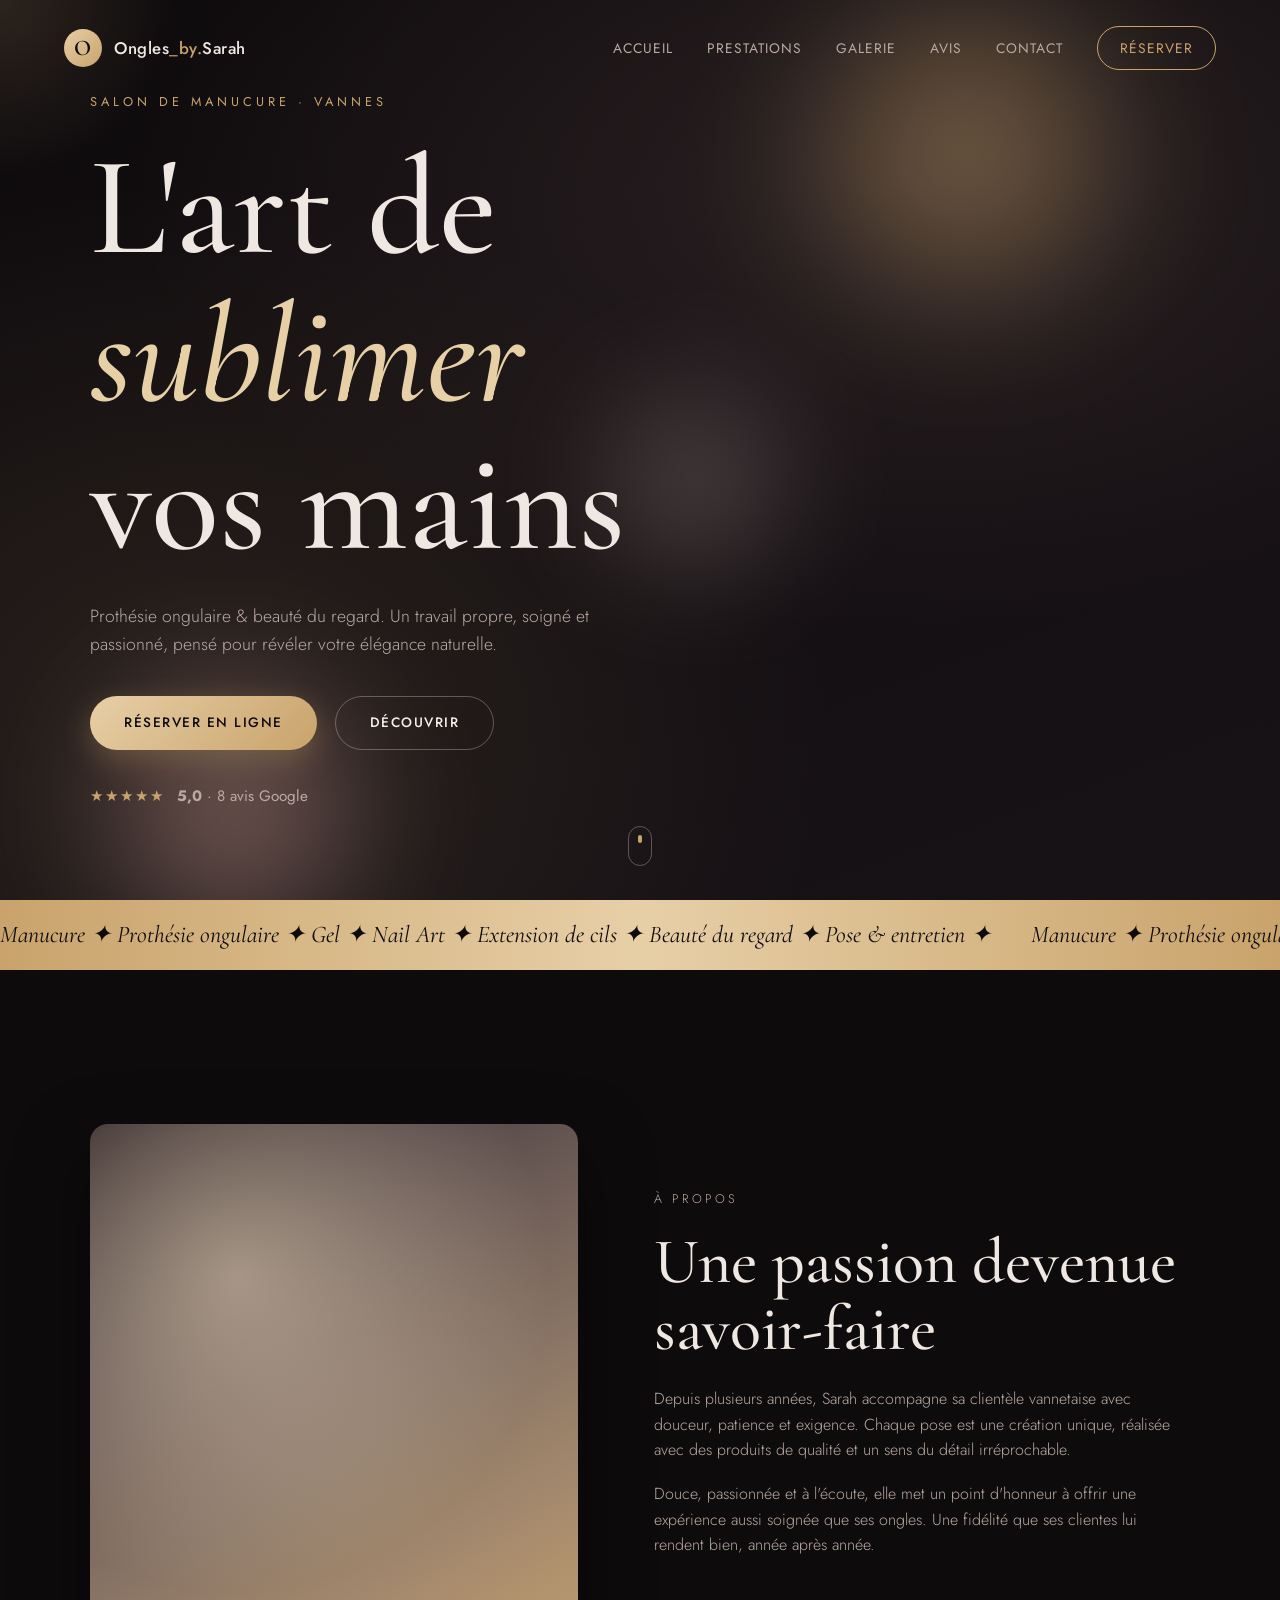
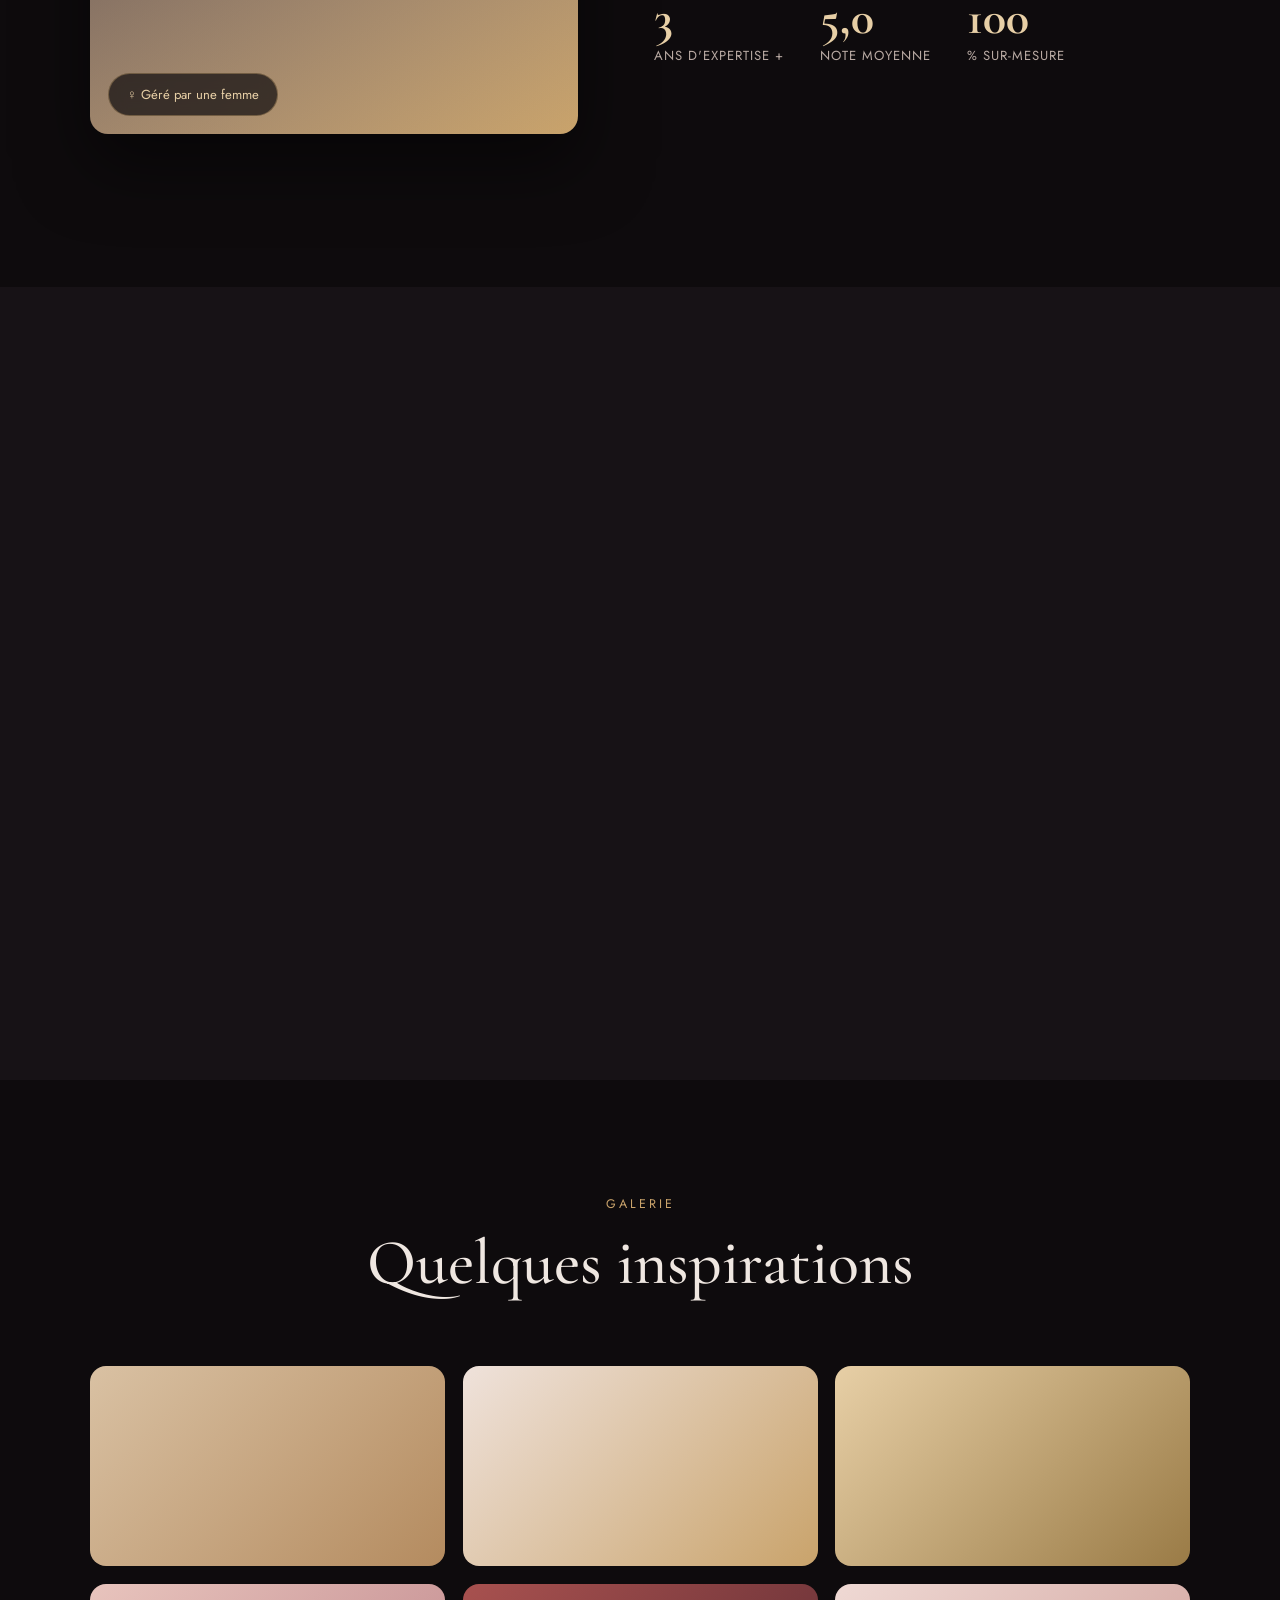
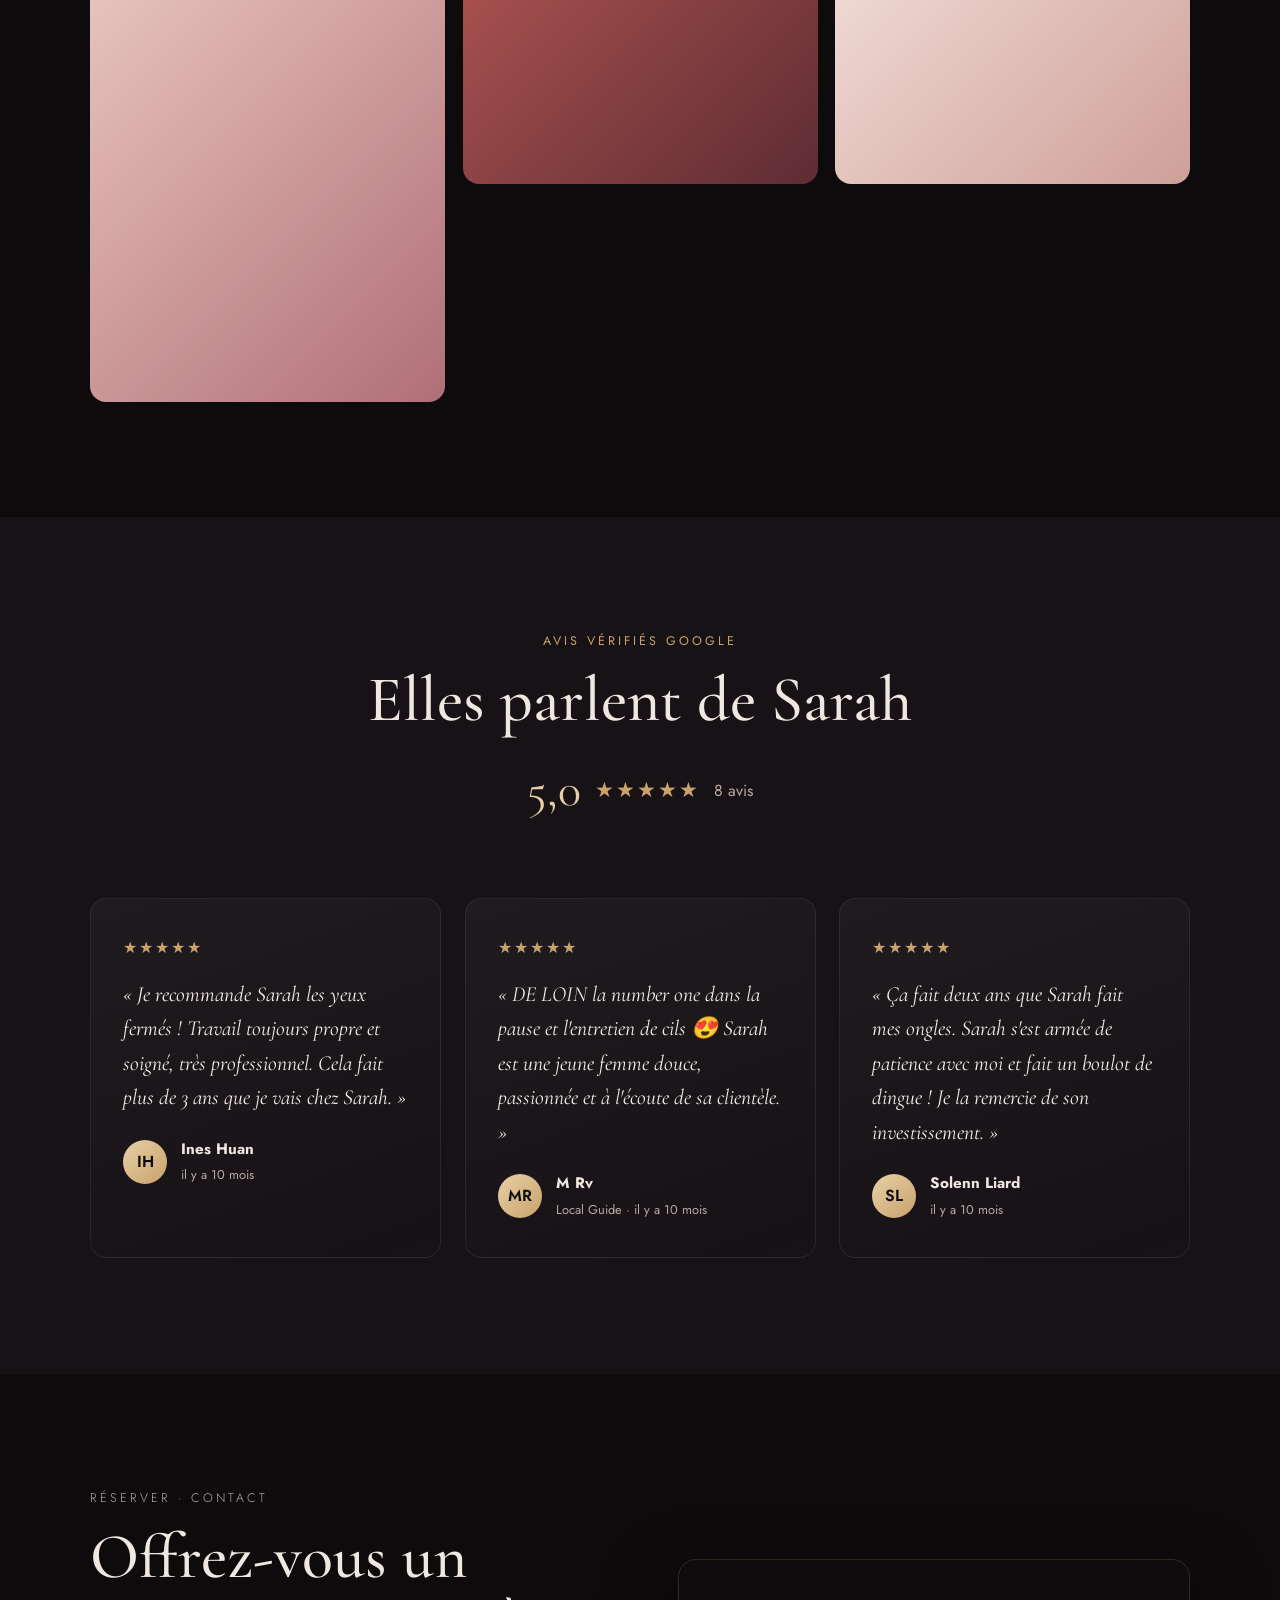
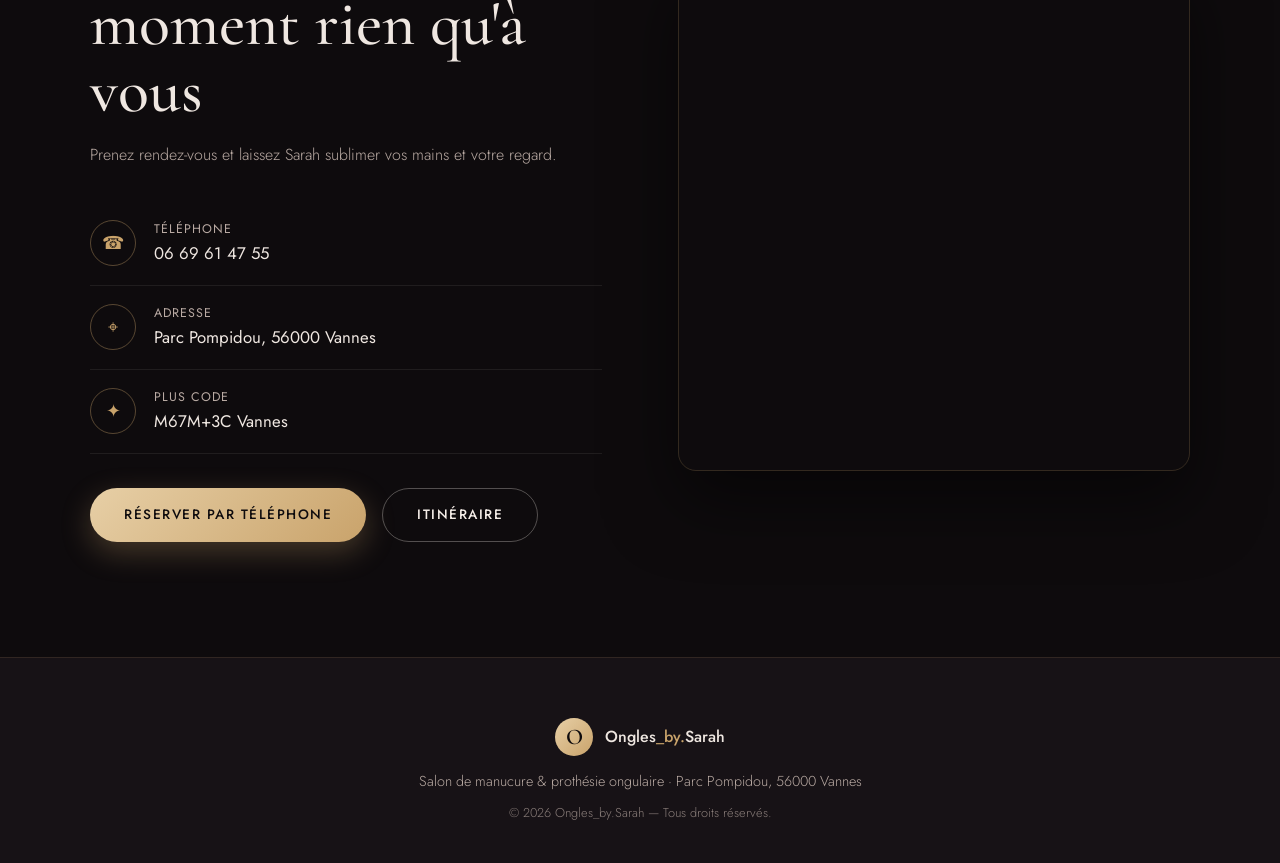
==== index.html @ 7cde3fbc "Site vitrine luxe et animé pour Ongles_by.Sarah" ====
<!DOCTYPE html>
<html lang="fr">
<head>
  <meta charset="UTF-8" />
  <meta name="viewport" content="width=device-width, initial-scale=1.0" />
  <title>Ongles_by.Sarah — Salon de manucure de luxe à Vannes</title>
  <meta name="description" content="Ongles_by.Sarah, salon de manucure et prothésie ongulaire à Vannes. Travail soigné, professionnel et passionné. 5,0 ★ sur 8 avis. Réservez en ligne." />
  <link rel="preconnect" href="https://fonts.googleapis.com" />
  <link rel="preconnect" href="https://fonts.gstatic.com" crossorigin />
  <link href="https://fonts.googleapis.com/css2?family=Cormorant+Garamond:ital,wght@0,400;0,500;0,600;1,400&family=Jost:wght@300;400;500;600&display=swap" rel="stylesheet" />
  <link rel="stylesheet" href="styles.css" />
</head>
<body>
  <!-- Curseur lueur -->
  <div class="cursor-glow" id="cursorGlow"></div>

  <!-- Header -->
  <header class="header" id="header">
    <a href="#accueil" class="brand">
      <span class="brand-mark">O</span>
      <span class="brand-text">Ongles<span class="dot">_by.</span>Sarah</span>
    </a>
    <nav class="nav" id="nav">
      <a href="#accueil">Accueil</a>
      <a href="#prestations">Prestations</a>
      <a href="#galerie">Galerie</a>
      <a href="#avis">Avis</a>
      <a href="#contact">Contact</a>
      <a href="#reserver" class="nav-cta">Réserver</a>
    </nav>
    <button class="burger" id="burger" aria-label="Menu">
      <span></span><span></span><span></span>
    </button>
  </header>

  <!-- Hero -->
  <section class="hero" id="accueil">
    <div class="hero-bg"></div>
    <div class="orb orb-1"></div>
    <div class="orb orb-2"></div>
    <div class="orb orb-3"></div>
    <div class="hero-content">
      <p class="hero-eyebrow reveal">Salon de manucure · Vannes</p>
      <h1 class="hero-title">
        <span class="reveal" style="--d:.1s">L'art de</span>
        <span class="reveal italic" style="--d:.25s">sublimer</span>
        <span class="reveal" style="--d:.4s">vos mains</span>
      </h1>
      <p class="hero-sub reveal" style="--d:.55s">
        Prothésie ongulaire & beauté du regard. Un travail propre, soigné et passionné,
        pensé pour révéler votre élégance naturelle.
      </p>
      <div class="hero-actions reveal" style="--d:.7s">
        <a href="#reserver" class="btn btn-primary">Réserver en ligne</a>
        <a href="#prestations" class="btn btn-ghost">Découvrir</a>
      </div>
      <div class="hero-rating reveal" style="--d:.85s">
        <span class="stars">★★★★★</span>
        <span><strong>5,0</strong> · 8 avis Google</span>
      </div>
    </div>
    <div class="scroll-hint">
      <span></span>
    </div>
  </section>

  <!-- Bandeau défilant -->
  <div class="marquee">
    <div class="marquee-track">
      <span>Manucure ✦ Prothésie ongulaire ✦ Gel ✦ Nail Art ✦ Extension de cils ✦ Beauté du regard ✦ Pose & entretien ✦</span>
      <span>Manucure ✦ Prothésie ongulaire ✦ Gel ✦ Nail Art ✦ Extension de cils ✦ Beauté du regard ✦ Pose & entretien ✦</span>
    </div>
  </div>

  <!-- À propos -->
  <section class="about" id="apropos">
    <div class="about-visual reveal-up">
      <div class="about-card">
        <div class="about-figure"></div>
        <div class="badge-woman">♀ Géré par une femme</div>
      </div>
    </div>
    <div class="about-text">
      <p class="eyebrow reveal-up">À propos</p>
      <h2 class="reveal-up">Une passion devenue savoir-faire</h2>
      <p class="reveal-up">
        Depuis plusieurs années, Sarah accompagne sa clientèle vannetaise avec douceur,
        patience et exigence. Chaque pose est une création unique, réalisée avec des
        produits de qualité et un sens du détail irréprochable.
      </p>
      <p class="reveal-up">
        Douce, passionnée et à l'écoute, elle met un point d'honneur à offrir une
        expérience aussi soignée que ses ongles. Une fidélité que ses clientes lui rendent
        bien, année après année.
      </p>
      <div class="stats">
        <div class="stat reveal-up"><strong data-count="3">0</strong><span>ans d'expertise +</span></div>
        <div class="stat reveal-up"><strong data-count="5" data-suffix=",0">0</strong><span>note moyenne</span></div>
        <div class="stat reveal-up"><strong data-count="100">0</strong><span>% sur-mesure</span></div>
      </div>
    </div>
  </section>

  <!-- Prestations -->
  <section class="services" id="prestations">
    <div class="section-head">
      <p class="eyebrow reveal-up">Prestations</p>
      <h2 class="reveal-up">L'excellence du bout des doigts</h2>
    </div>
    <div class="services-grid">
      <article class="service reveal-up">
        <div class="service-num">01</div>
        <h3>Pose complète gel</h3>
        <p>Une base solide et naturelle, sculptée avec précision pour une tenue impeccable et durable.</p>
      </article>
      <article class="service reveal-up">
        <div class="service-num">02</div>
        <h3>Manucure & entretien</h3>
        <p>Soin des mains, mise en forme et remplissage pour garder des ongles parfaits semaine après semaine.</p>
      </article>
      <article class="service reveal-up">
        <div class="service-num">03</div>
        <h3>Nail Art sur-mesure</h3>
        <p>French, chromes, décors et finitions raffinées : votre style traduit en création unique.</p>
      </article>
      <article class="service reveal-up">
        <div class="service-num">04</div>
        <h3>Beauté du regard</h3>
        <p>Pose et entretien de cils pour un regard intense et naturel, réalisés avec un soin minutieux.</p>
      </article>
    </div>
  </section>

  <!-- Galerie -->
  <section class="gallery" id="galerie">
    <div class="section-head">
      <p class="eyebrow reveal-up">Galerie</p>
      <h2 class="reveal-up">Quelques inspirations</h2>
    </div>
    <div class="gallery-grid">
      <div class="g-item g-1 reveal-up"><span>Nude élégant</span></div>
      <div class="g-item g-2 reveal-up"><span>French moderne</span></div>
      <div class="g-item g-3 reveal-up"><span>Chrome doré</span></div>
      <div class="g-item g-4 reveal-up"><span>Nail art floral</span></div>
      <div class="g-item g-5 reveal-up"><span>Rouge intense</span></div>
      <div class="g-item g-6 reveal-up"><span>Pastel poudré</span></div>
    </div>
  </section>

  <!-- Avis -->
  <section class="reviews" id="avis">
    <div class="section-head">
      <p class="eyebrow reveal-up">Avis vérifiés Google</p>
      <h2 class="reveal-up">Elles parlent de Sarah</h2>
      <div class="reviews-score reveal-up">
        <span class="big">5,0</span>
        <span class="stars">★★★★★</span>
        <span class="count">8 avis</span>
      </div>
    </div>
    <div class="reviews-grid">
      <blockquote class="review reveal-up">
        <div class="stars">★★★★★</div>
        <p>« Je recommande Sarah les yeux fermés ! Travail toujours propre et soigné, très professionnel. Cela fait plus de 3 ans que je vais chez Sarah. »</p>
        <footer><span class="avatar">IH</span><span><strong>Ines Huan</strong><small>il y a 10 mois</small></span></footer>
      </blockquote>
      <blockquote class="review reveal-up">
        <div class="stars">★★★★★</div>
        <p>« DE LOIN la number one dans la pause et l'entretien de cils 😍 Sarah est une jeune femme douce, passionnée et à l'écoute de sa clientèle. »</p>
        <footer><span class="avatar">MR</span><span><strong>M Rv</strong><small>Local Guide · il y a 10 mois</small></span></footer>
      </blockquote>
      <blockquote class="review reveal-up">
        <div class="stars">★★★★★</div>
        <p>« Ça fait deux ans que Sarah fait mes ongles. Sarah s'est armée de patience avec moi et fait un boulot de dingue ! Je la remercie de son investissement. »</p>
        <footer><span class="avatar">SL</span><span><strong>Solenn Liard</strong><small>il y a 10 mois</small></span></footer>
      </blockquote>
    </div>
  </section>

  <!-- Réserver / Contact -->
  <section class="contact" id="reserver">
    <div class="contact-inner">
      <div class="contact-text">
        <p class="eyebrow reveal-up">Réserver · Contact</p>
        <h2 class="reveal-up">Offrez-vous un moment rien qu'à vous</h2>
        <p class="reveal-up">Prenez rendez-vous et laissez Sarah sublimer vos mains et votre regard.</p>
        <div class="contact-list" id="contact">
          <a class="contact-row reveal-up" href="tel:+33669614755">
            <span class="ci">☎</span>
            <span><small>Téléphone</small>06 69 61 47 55</span>
          </a>
          <a class="contact-row reveal-up" href="https://maps.google.com/?q=Parc+Pompidou,+56000+Vannes" target="_blank" rel="noopener">
            <span class="ci">⌖</span>
            <span><small>Adresse</small>Parc Pompidou, 56000 Vannes</span>
          </a>
          <div class="contact-row reveal-up">
            <span class="ci">✦</span>
            <span><small>Plus Code</small>M67M+3C Vannes</span>
          </div>
        </div>
        <div class="contact-actions reveal-up">
          <a href="tel:+33669614755" class="btn btn-primary">Réserver par téléphone</a>
          <a href="https://maps.google.com/?q=Parc+Pompidou,+56000+Vannes" target="_blank" rel="noopener" class="btn btn-ghost">Itinéraire</a>
        </div>
      </div>
      <div class="contact-map reveal-up">
        <iframe
          title="Localisation Ongles_by.Sarah"
          src="https://www.google.com/maps?q=Parc%20Pompidou%2C%2056000%20Vannes&output=embed"
          loading="lazy" referrerpolicy="no-referrer-when-downgrade"></iframe>
      </div>
    </div>
  </section>

  <!-- Footer -->
  <footer class="footer">
    <div class="footer-brand">
      <span class="brand-mark">O</span>
      <span class="brand-text">Ongles<span class="dot">_by.</span>Sarah</span>
    </div>
    <p>Salon de manucure & prothésie ongulaire · Parc Pompidou, 56000 Vannes</p>
    <p class="copy">© <span id="year"></span> Ongles_by.Sarah — Tous droits réservés.</p>
  </footer>

  <script src="script.js"></script>
</body>
</html>
---- styles.css ----
:root{
  --noir:#0e0b0d;
  --noir-2:#171216;
  --creme:#f6efe9;
  --or:#c9a36b;
  --or-clair:#e7cfa6;
  --rose:#d8a7a0;
  --rose-poudre:#efd9d4;
  --txt:#efe7e1;
  --muted:#b9aaa3;
  --ease:cubic-bezier(.16,1,.3,1);
}

*{margin:0;padding:0;box-sizing:border-box}
html{scroll-behavior:smooth}
body{
  font-family:'Jost',sans-serif;
  background:var(--noir);
  color:var(--txt);
  overflow-x:hidden;
  line-height:1.6;
  -webkit-font-smoothing:antialiased;
}
h1,h2,h3{font-family:'Cormorant Garamond',serif;font-weight:500;line-height:1.05}
.italic{font-style:italic}
a{color:inherit;text-decoration:none}
section{position:relative}

/* Curseur lueur */
.cursor-glow{
  position:fixed;top:0;left:0;width:380px;height:380px;
  border-radius:50%;pointer-events:none;z-index:1;
  background:radial-gradient(circle,rgba(201,163,107,.16),transparent 65%);
  transform:translate(-50%,-50%);transition:opacity .4s;mix-blend-mode:screen;
}

/* Header */
.header{
  position:fixed;top:0;left:0;width:100%;z-index:100;
  display:flex;align-items:center;justify-content:space-between;
  padding:26px clamp(20px,5vw,70px);
  transition:padding .4s var(--ease),background .4s,backdrop-filter .4s;
}
.header.scrolled{
  padding:14px clamp(20px,5vw,70px);
  background:rgba(14,11,13,.72);backdrop-filter:blur(14px);
  border-bottom:1px solid rgba(201,163,107,.14);
}
.brand{display:flex;align-items:center;gap:12px;font-size:1.05rem;letter-spacing:.5px}
.brand-mark{
  width:38px;height:38px;border-radius:50%;
  display:grid;place-items:center;font-family:'Cormorant Garamond',serif;
  font-size:1.4rem;color:var(--noir);font-weight:600;
  background:linear-gradient(135deg,var(--or-clair),var(--or));
}
.brand-text{font-weight:500}
.brand-text .dot{color:var(--or)}
.nav{display:flex;align-items:center;gap:34px}
.nav a{font-size:.86rem;letter-spacing:1px;text-transform:uppercase;position:relative;color:var(--muted);transition:color .3s}
.nav a:hover{color:var(--creme)}
.nav a:not(.nav-cta)::after{
  content:'';position:absolute;left:0;bottom:-6px;width:0;height:1px;
  background:var(--or);transition:width .35s var(--ease);
}
.nav a:not(.nav-cta):hover::after{width:100%}
.nav-cta{
  padding:10px 22px;border:1px solid var(--or);border-radius:40px;
  color:var(--or)!important;overflow:hidden;
}
.nav-cta:hover{background:var(--or);color:var(--noir)!important}
.burger{display:none;flex-direction:column;gap:5px;background:none;border:none;cursor:pointer}
.burger span{width:26px;height:2px;background:var(--creme);transition:.3s}

/* Hero */
.hero{min-height:100vh;display:flex;flex-direction:column;justify-content:center;
  padding:0 clamp(20px,7vw,120px);overflow:hidden}
.hero-bg{position:absolute;inset:0;z-index:0;
  background:
    radial-gradient(60% 50% at 70% 20%,rgba(216,167,160,.12),transparent),
    radial-gradient(50% 60% at 15% 80%,rgba(201,163,107,.12),transparent),
    linear-gradient(160deg,var(--noir),var(--noir-2));
}
.orb{position:absolute;border-radius:50%;filter:blur(60px);z-index:0;opacity:.55;animation:float 14s ease-in-out infinite}
.orb-1{width:420px;height:420px;top:-60px;right:8%;background:radial-gradient(circle,var(--or),transparent 70%)}
.orb-2{width:340px;height:340px;bottom:-80px;left:5%;background:radial-gradient(circle,var(--rose),transparent 70%);animation-delay:-4s}
.orb-3{width:240px;height:240px;top:40%;left:45%;background:radial-gradient(circle,var(--rose-poudre),transparent 70%);animation-delay:-8s;opacity:.35}
@keyframes float{0%,100%{transform:translate(0,0) scale(1)}50%{transform:translate(20px,-30px) scale(1.08)}}

.hero-content{position:relative;z-index:2;max-width:880px}
.hero-eyebrow{text-transform:uppercase;letter-spacing:4px;font-size:.8rem;color:var(--or);margin-bottom:22px}
.hero-title{font-size:clamp(3.4rem,11vw,9rem);margin-bottom:24px}
.hero-title span{display:block}
.hero-title .italic{color:var(--or-clair)}
.hero-sub{max-width:540px;color:var(--muted);font-size:1.1rem;margin-bottom:38px;font-weight:300}
.hero-actions{display:flex;gap:18px;flex-wrap:wrap;margin-bottom:34px}
.hero-rating{display:flex;align-items:center;gap:12px;color:var(--muted);font-size:.95rem}
.hero-rating .stars{color:var(--or)}

.btn{
  position:relative;display:inline-flex;align-items:center;justify-content:center;
  padding:15px 34px;border-radius:40px;font-size:.85rem;letter-spacing:1.5px;
  text-transform:uppercase;font-weight:500;transition:transform .4s var(--ease),box-shadow .4s,background .4s,color .4s;
}
.btn-primary{background:linear-gradient(135deg,var(--or-clair),var(--or));color:var(--noir);box-shadow:0 10px 30px rgba(201,163,107,.3)}
.btn-primary:hover{transform:translateY(-3px);box-shadow:0 16px 40px rgba(201,163,107,.45)}
.btn-ghost{border:1px solid rgba(246,239,233,.3);color:var(--creme)}
.btn-ghost:hover{border-color:var(--or);color:var(--or);transform:translateY(-3px)}

.stars{letter-spacing:2px}
.scroll-hint{position:absolute;bottom:34px;left:50%;transform:translateX(-50%);width:24px;height:40px;
  border:1px solid rgba(246,239,233,.3);border-radius:14px;z-index:2}
.scroll-hint span{position:absolute;top:8px;left:50%;width:4px;height:8px;border-radius:4px;background:var(--or);
  transform:translateX(-50%);animation:scrolldot 1.8s infinite}
@keyframes scrolldot{0%{opacity:0;top:8px}40%{opacity:1}80%{opacity:0;top:22px}}

/* Marquee */
.marquee{background:linear-gradient(90deg,var(--or),var(--or-clair),var(--or));overflow:hidden;padding:16px 0}
.marquee-track{display:flex;gap:40px;white-space:nowrap;width:max-content;animation:scrollx 28s linear infinite}
.marquee-track span{font-family:'Cormorant Garamond',serif;font-style:italic;font-size:1.5rem;color:var(--noir)}
@keyframes scrollx{to{transform:translateX(-50%)}}

/* Sections communes */
.eyebrow{text-transform:uppercase;letter-spacing:3px;font-size:.78rem;color:var(--or);margin-bottom:14px}
.section-head{text-align:center;max-width:760px;margin:0 auto clamp(40px,6vw,70px)}
.section-head h2,.about-text h2,.contact-text h2{font-size:clamp(2.4rem,5vw,4rem)}

/* About */
.about{display:grid;grid-template-columns:1fr 1.1fr;gap:clamp(40px,6vw,90px);align-items:center;
  padding:clamp(80px,12vw,160px) clamp(20px,7vw,120px)}
.about-card{position:relative;aspect-ratio:4/5;border-radius:18px;overflow:hidden;
  box-shadow:0 30px 70px rgba(0,0,0,.5)}
.about-figure{position:absolute;inset:0;
  background:
    radial-gradient(circle at 30% 25%,rgba(231,207,166,.5),transparent 55%),
    linear-gradient(150deg,#2a2024,#15101300),
    linear-gradient(150deg,var(--rose-poudre),var(--or));
  background-blend-mode:screen,normal,normal;transition:transform 1.2s var(--ease)}
.about-card:hover .about-figure{transform:scale(1.06)}
.badge-woman{position:absolute;bottom:18px;left:18px;background:rgba(14,11,13,.7);
  backdrop-filter:blur(8px);padding:10px 18px;border-radius:30px;font-size:.82rem;
  border:1px solid rgba(201,163,107,.4);color:var(--or-clair)}
.about-text h2{margin-bottom:24px}
.about-text p{color:var(--muted);margin-bottom:18px;font-weight:300}
.stats{display:flex;gap:36px;margin-top:36px;flex-wrap:wrap}
.stat strong{font-family:'Cormorant Garamond',serif;font-size:3rem;color:var(--or-clair);display:block;line-height:1}
.stat span{font-size:.82rem;color:var(--muted);text-transform:uppercase;letter-spacing:1px}

/* Services */
.services{padding:clamp(60px,9vw,120px) clamp(20px,7vw,120px);background:var(--noir-2)}
.services-grid{display:grid;grid-template-columns:repeat(auto-fit,minmax(240px,1fr));gap:24px}
.service{padding:40px 32px;border:1px solid rgba(246,239,233,.08);border-radius:16px;
  background:linear-gradient(160deg,rgba(255,255,255,.03),transparent);
  transition:transform .5s var(--ease),border-color .5s,background .5s;position:relative;overflow:hidden}
.service::before{content:'';position:absolute;inset:0;
  background:radial-gradient(circle at 50% 0%,rgba(201,163,107,.14),transparent 70%);
  opacity:0;transition:opacity .5s}
.service:hover{transform:translateY(-8px);border-color:rgba(201,163,107,.4)}
.service:hover::before{opacity:1}
.service-num{font-family:'Cormorant Garamond',serif;font-size:2.4rem;color:var(--or);opacity:.6;margin-bottom:14px}
.service h3{font-size:1.7rem;margin-bottom:12px}
.service p{color:var(--muted);font-size:.95rem;font-weight:300}

/* Galerie */
.gallery{padding:clamp(60px,9vw,120px) clamp(20px,7vw,120px)}
.gallery-grid{display:grid;grid-template-columns:repeat(3,1fr);grid-auto-rows:200px;gap:18px}
.g-item{border-radius:16px;overflow:hidden;position:relative;display:flex;align-items:flex-end;
  padding:20px;cursor:pointer;transition:transform .6s var(--ease)}
.g-item span{position:relative;z-index:2;font-family:'Cormorant Garamond',serif;font-size:1.4rem;
  opacity:0;transform:translateY(12px);transition:.5s var(--ease)}
.g-item::after{content:'';position:absolute;inset:0;background:linear-gradient(transparent,rgba(14,11,13,.7));
  opacity:0;transition:opacity .5s}
.g-item:hover{transform:scale(1.02)}
.g-item:hover span{opacity:1;transform:translateY(0)}
.g-item:hover::after{opacity:1}
.g-1{background:linear-gradient(135deg,#d9c1a3,#b48b5f)}
.g-2{background:linear-gradient(135deg,#efe2db,#cda) ;background:linear-gradient(135deg,#efe2db,#c9a36b)}
.g-3{background:linear-gradient(135deg,#e7cfa6,#9a7b46)}
.g-4{background:linear-gradient(135deg,#e8c4bd,#b06f78);grid-row:span 2}
.g-5{background:linear-gradient(135deg,#a8514f,#5e2c33)}
.g-6{background:linear-gradient(135deg,#efd9d4,#cf9f99)}
.g-4{grid-column:1}

/* Avis */
.reviews{padding:clamp(60px,9vw,120px) clamp(20px,7vw,120px);background:var(--noir-2)}
.reviews-score{display:flex;align-items:center;justify-content:center;gap:14px;margin-top:18px}
.reviews-score .big{font-family:'Cormorant Garamond',serif;font-size:3rem;color:var(--or-clair)}
.reviews-score .stars{color:var(--or);font-size:1.3rem}
.reviews-score .count{color:var(--muted)}
.reviews-grid{display:grid;grid-template-columns:repeat(auto-fit,minmax(280px,1fr));gap:24px}
.review{padding:36px 32px;border-radius:16px;background:linear-gradient(160deg,rgba(255,255,255,.04),transparent);
  border:1px solid rgba(246,239,233,.08);transition:transform .5s var(--ease),border-color .5s}
.review:hover{transform:translateY(-6px);border-color:rgba(201,163,107,.35)}
.review .stars{color:var(--or);margin-bottom:16px}
.review p{font-family:'Cormorant Garamond',serif;font-size:1.35rem;font-style:italic;color:var(--creme);margin-bottom:22px}
.review footer{display:flex;align-items:center;gap:14px}
.avatar{width:44px;height:44px;border-radius:50%;display:grid;place-items:center;font-weight:600;
  background:linear-gradient(135deg,var(--or-clair),var(--or));color:var(--noir)}
.review footer strong{display:block;font-size:.95rem}
.review footer small{color:var(--muted);font-size:.8rem}

/* Contact */
.contact{padding:clamp(60px,9vw,120px) clamp(20px,7vw,120px)}
.contact-inner{display:grid;grid-template-columns:1fr 1fr;gap:clamp(40px,6vw,80px);align-items:center}
.contact-text h2{margin-bottom:18px}
.contact-text>p{color:var(--muted);font-weight:300}
.contact-list{margin:34px 0}
.contact-row{display:flex;align-items:center;gap:18px;padding:18px 0;border-bottom:1px solid rgba(246,239,233,.08);
  transition:padding-left .3s}
.contact-row:hover{padding-left:8px}
.ci{width:46px;height:46px;border-radius:50%;display:grid;place-items:center;flex-shrink:0;
  border:1px solid rgba(201,163,107,.4);color:var(--or);font-size:1.1rem}
.contact-row span:last-child{display:flex;flex-direction:column;font-size:1.05rem}
.contact-row small{color:var(--muted);font-size:.78rem;text-transform:uppercase;letter-spacing:1px}
.contact-actions{display:flex;gap:16px;flex-wrap:wrap}
.contact-map{aspect-ratio:1/1;border-radius:18px;overflow:hidden;box-shadow:0 30px 70px rgba(0,0,0,.5);
  border:1px solid rgba(201,163,107,.2)}
.contact-map iframe{width:100%;height:100%;border:0;filter:grayscale(.4) contrast(1.1)}

/* Footer */
.footer{text-align:center;padding:60px 20px 40px;background:var(--noir-2);border-top:1px solid rgba(201,163,107,.14)}
.footer-brand{display:inline-flex;align-items:center;gap:12px;justify-content:center;margin-bottom:14px}
.footer p{color:var(--muted);font-size:.9rem;font-weight:300}
.footer .copy{margin-top:10px;font-size:.8rem;opacity:.7}

/* Animations reveal */
.reveal,.reveal-up{opacity:0;will-change:transform,opacity}
.reveal{transform:translateY(30px);transition:opacity .9s var(--ease) var(--d,0s),transform .9s var(--ease) var(--d,0s)}
.reveal-up{transform:translateY(40px);transition:opacity .8s var(--ease),transform .8s var(--ease)}
.reveal.in,.reveal-up.in{opacity:1;transform:translateY(0)}

/* Responsive */
@media(max-width:900px){
  .about,.contact-inner{grid-template-columns:1fr}
  .about-visual{max-width:420px}
  .gallery-grid{grid-template-columns:repeat(2,1fr)}
  .g-4{grid-column:auto}
  .nav{position:fixed;inset:0 0 0 auto;width:min(78vw,320px);flex-direction:column;justify-content:center;
    gap:30px;background:rgba(14,11,13,.96);backdrop-filter:blur(16px);transform:translateX(100%);
    transition:transform .5s var(--ease)}
  .nav.open{transform:translateX(0)}
  .burger{display:flex;z-index:101}
  .burger.open span:nth-child(1){transform:translateY(7px) rotate(45deg)}
  .burger.open span:nth-child(2){opacity:0}
  .burger.open span:nth-child(3){transform:translateY(-7px) rotate(-45deg)}
}
@media(max-width:560px){.gallery-grid{grid-template-columns:1fr}.stats{gap:24px}}
@media(hover:none){.cursor-glow{display:none}}
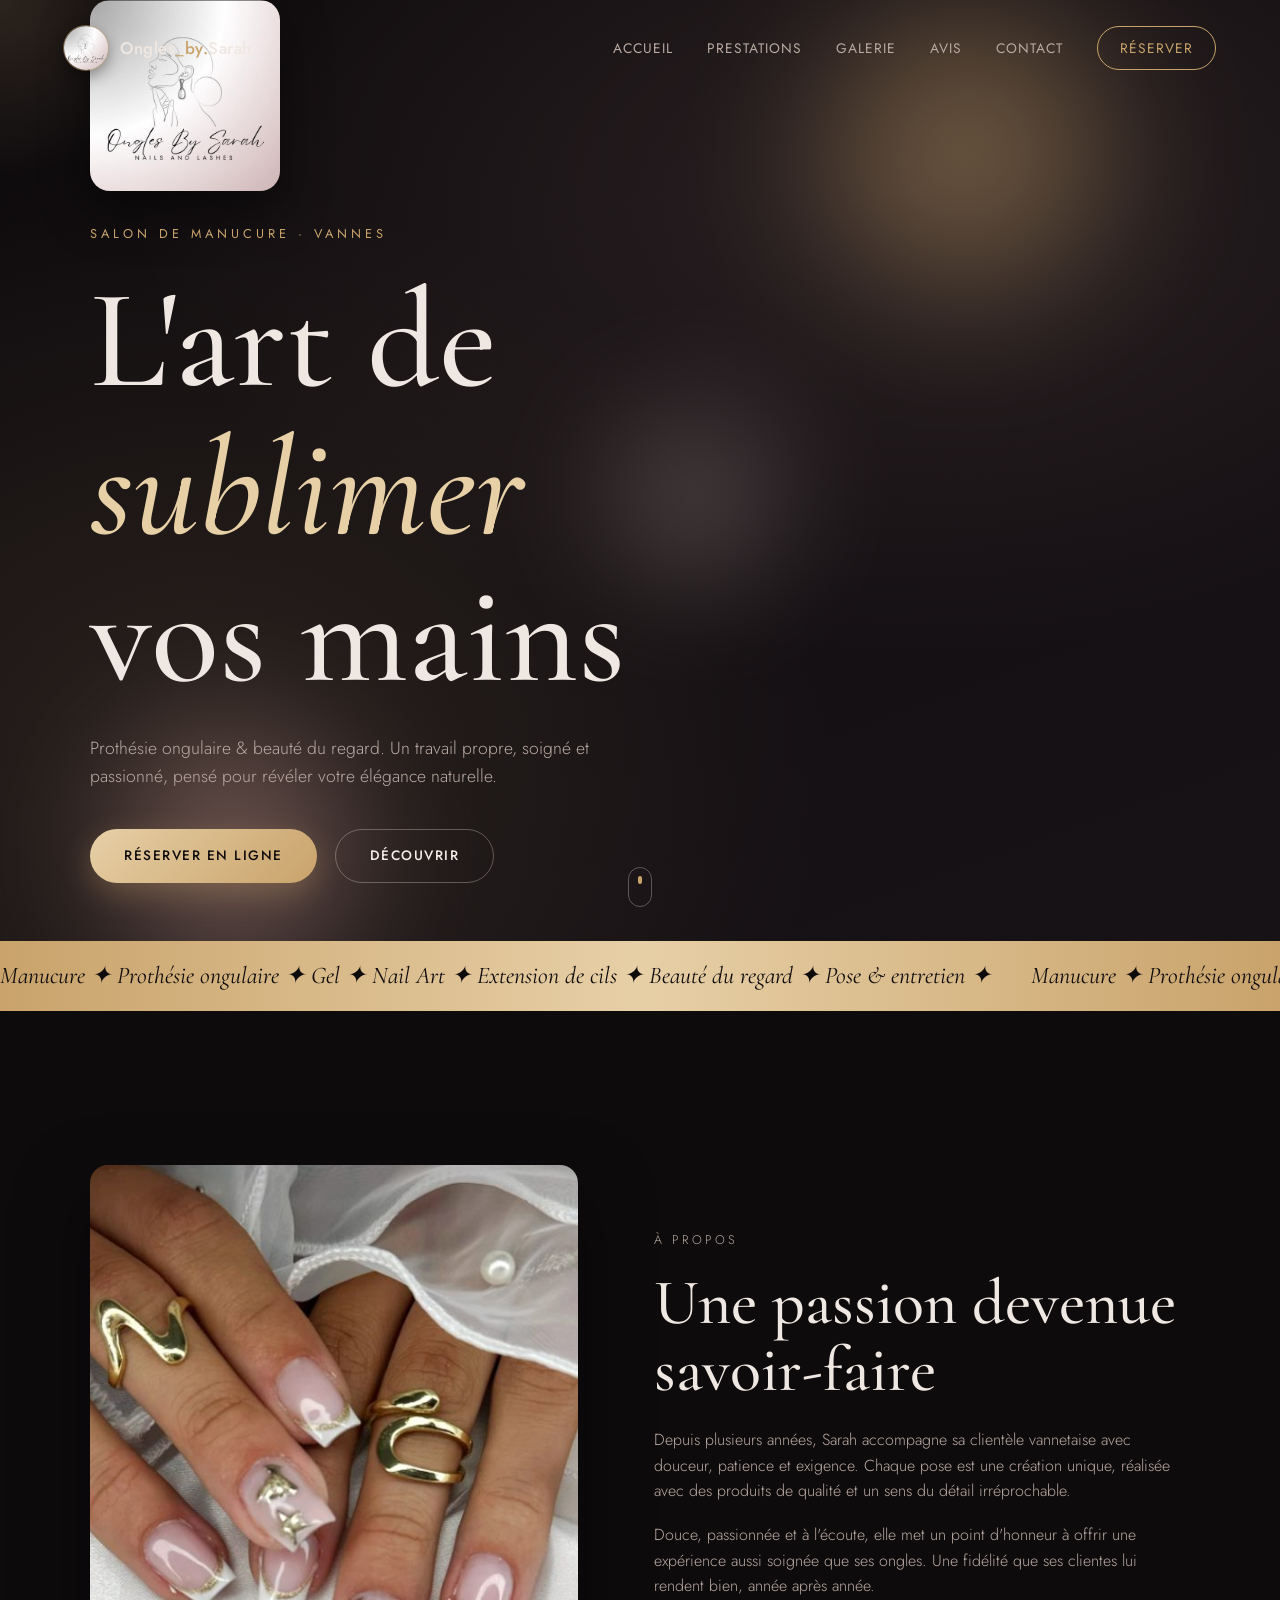
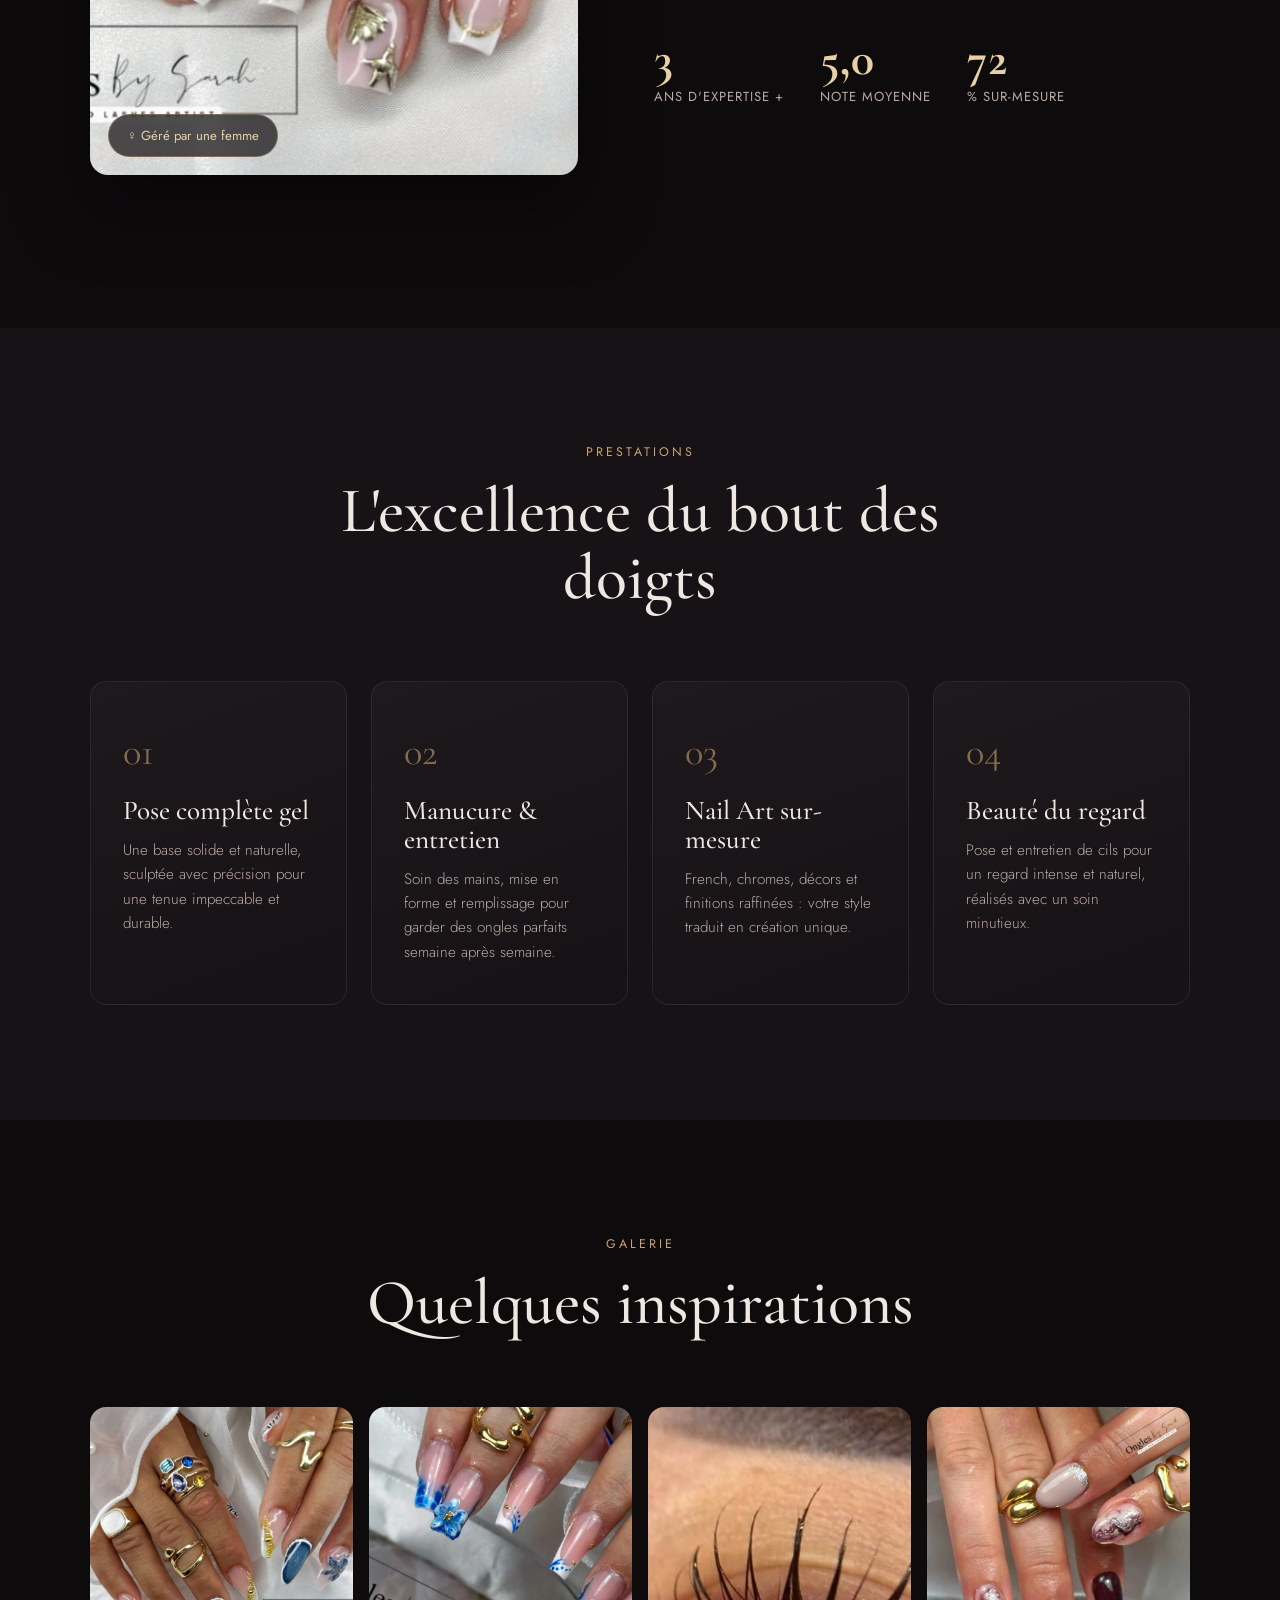
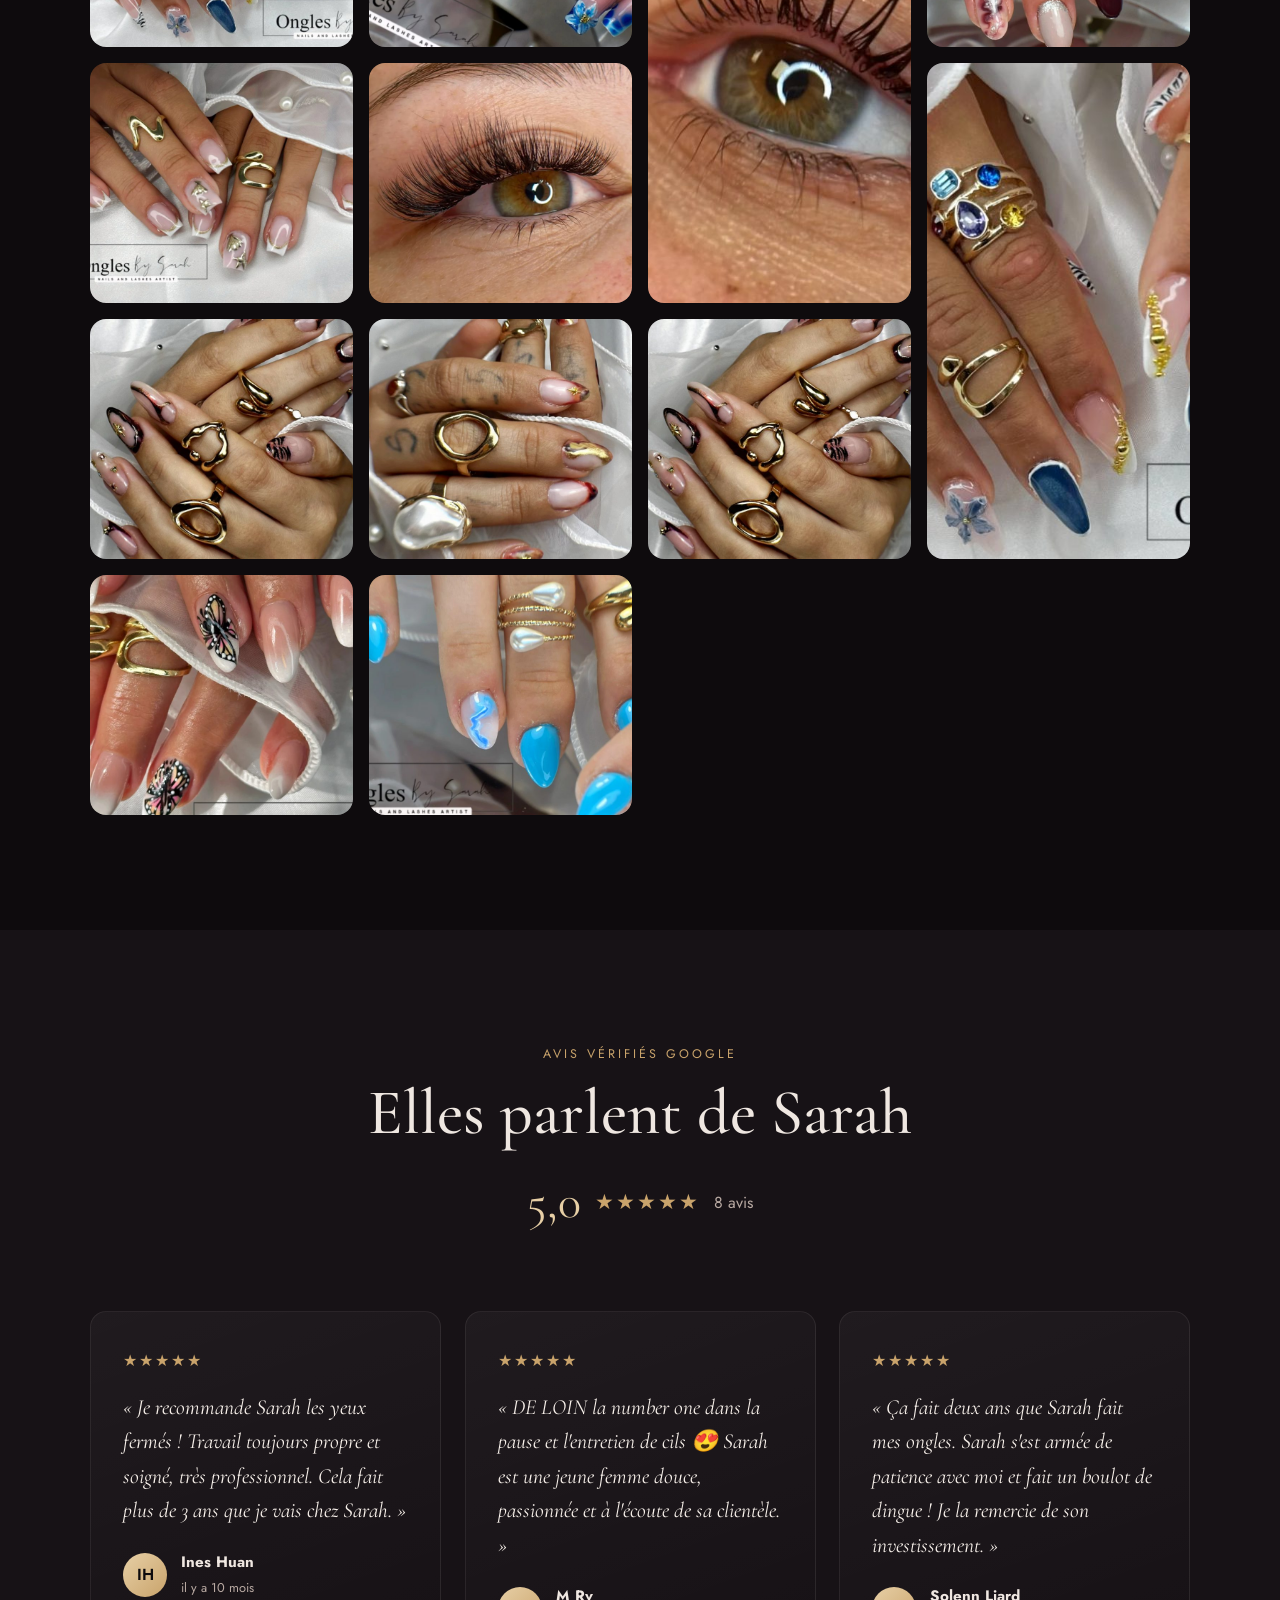
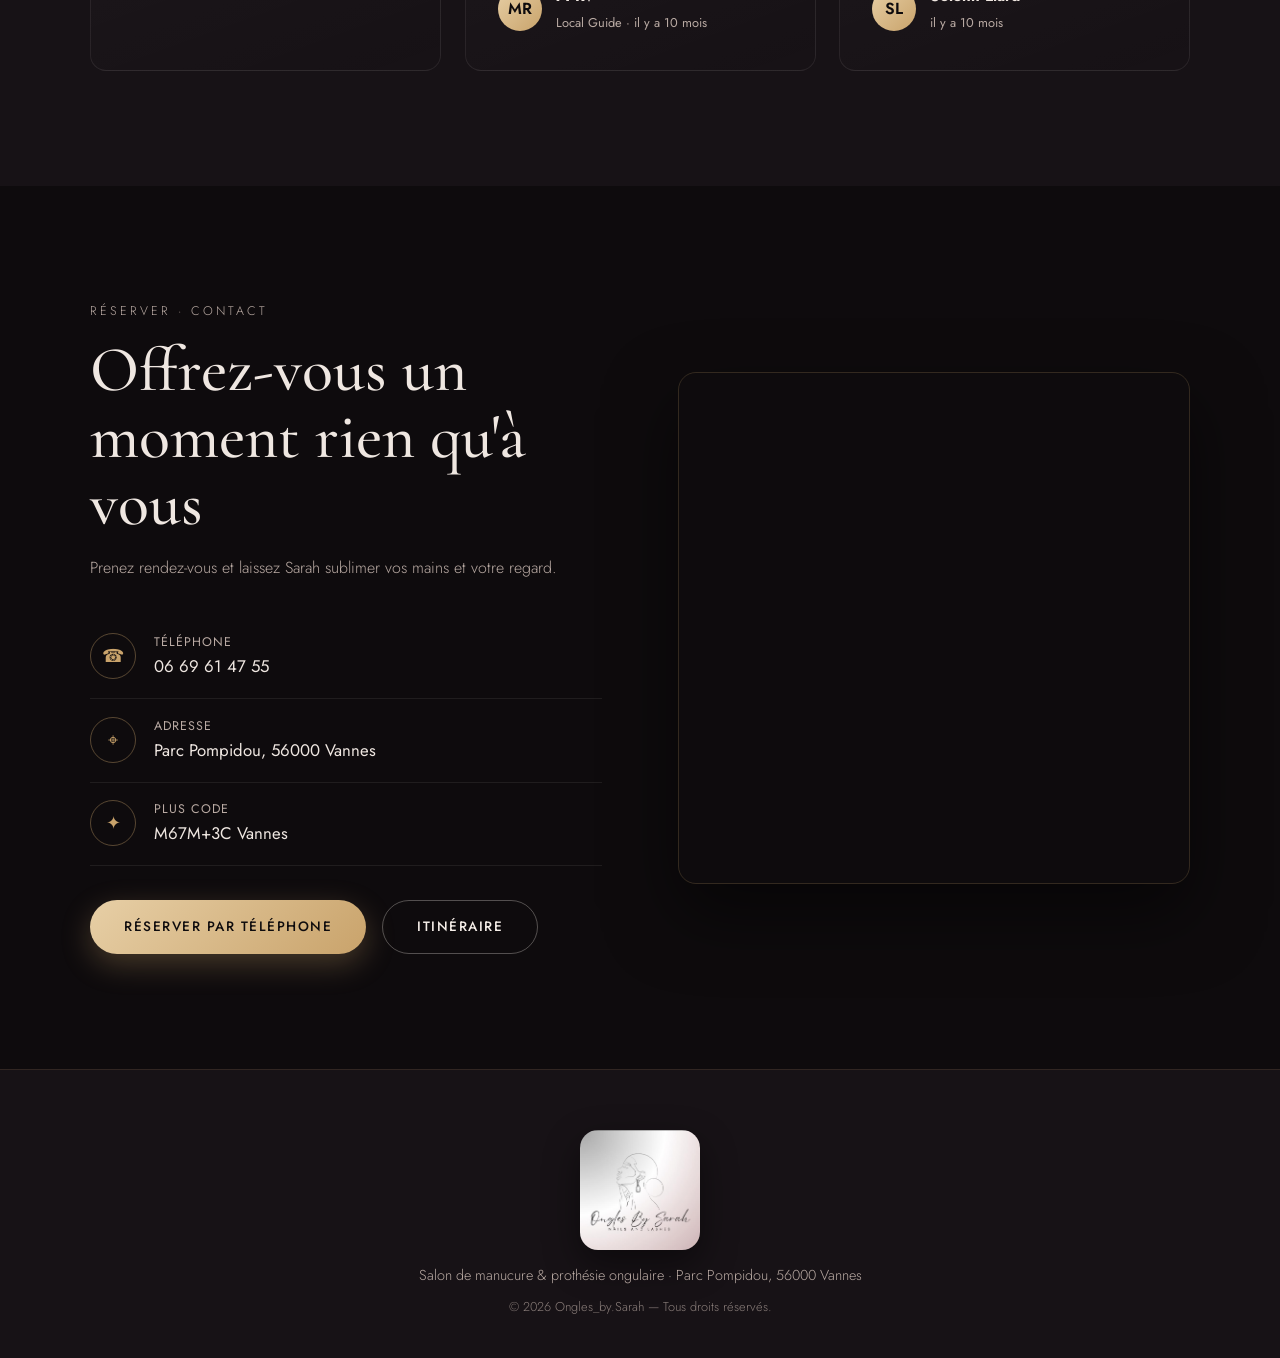
==== commit a394a70b: "Ajout du logo officiel et des photos réelles dans la galerie" ====
--- a/index.html
+++ b/index.html
@@ -8,6 +8,7 @@
   <link rel="preconnect" href="https://fonts.googleapis.com" />
   <link rel="preconnect" href="https://fonts.gstatic.com" crossorigin />
   <link href="https://fonts.googleapis.com/css2?family=Cormorant+Garamond:ital,wght@0,400;0,500;0,600;1,400&family=Jost:wght@300;400;500;600&display=swap" rel="stylesheet" />
+  <link rel="icon" type="image/png" href="assets/logo.png" />
   <link rel="stylesheet" href="styles.css" />
 </head>
 <body>
@@ -17,7 +18,7 @@
   <!-- Header -->
   <header class="header" id="header">
     <a href="#accueil" class="brand">
-      <span class="brand-mark">O</span>
+      <img class="brand-logo" src="assets/logo.png" alt="Logo Ongles by Sarah" />
       <span class="brand-text">Ongles<span class="dot">_by.</span>Sarah</span>
     </a>
     <nav class="nav" id="nav">
@@ -40,7 +41,8 @@
     <div class="orb orb-2"></div>
     <div class="orb orb-3"></div>
     <div class="hero-content">
-      <p class="hero-eyebrow reveal">Salon de manucure · Vannes</p>
+      <img class="hero-logo reveal" src="assets/logo.png" alt="Ongles by Sarah — Nails and Lashes" />
+      <p class="hero-eyebrow reveal" style="--d:.05s">Salon de manucure · Vannes</p>
       <h1 class="hero-title">
         <span class="reveal" style="--d:.1s">L'art de</span>
         <span class="reveal italic" style="--d:.25s">sublimer</span>
@@ -76,7 +78,7 @@
   <section class="about" id="apropos">
     <div class="about-visual reveal-up">
       <div class="about-card">
-        <div class="about-figure"></div>
+        <img class="about-figure" src="assets/gallery/g15.jpg" alt="Réalisation Ongles by Sarah" loading="lazy" />
         <div class="badge-woman">♀ Géré par une femme</div>
       </div>
     </div>
@@ -138,12 +140,18 @@
       <h2 class="reveal-up">Quelques inspirations</h2>
     </div>
     <div class="gallery-grid">
-      <div class="g-item g-1 reveal-up"><span>Nude élégant</span></div>
-      <div class="g-item g-2 reveal-up"><span>French moderne</span></div>
-      <div class="g-item g-3 reveal-up"><span>Chrome doré</span></div>
-      <div class="g-item g-4 reveal-up"><span>Nail art floral</span></div>
-      <div class="g-item g-5 reveal-up"><span>Rouge intense</span></div>
-      <div class="g-item g-6 reveal-up"><span>Pastel poudré</span></div>
+      <figure class="g-item reveal-up"><img src="assets/gallery/g03.jpg" alt="Pose d'ongles nude élégant" loading="lazy"><figcaption>Nude élégant</figcaption></figure>
+      <figure class="g-item reveal-up"><img src="assets/gallery/g07.jpg" alt="Ongles bleu pailleté" loading="lazy"><figcaption>Bleu pailleté</figcaption></figure>
+      <figure class="g-item tall reveal-up"><img src="assets/gallery/g16.jpg" alt="Extension de cils" loading="lazy"><figcaption>Extension de cils</figcaption></figure>
+      <figure class="g-item reveal-up"><img src="assets/gallery/g12.jpg" alt="Ongles blanc et or" loading="lazy"><figcaption>Blanc & or</figcaption></figure>
+      <figure class="g-item reveal-up"><img src="assets/gallery/g15.jpg" alt="Ongles bijoux dorés" loading="lazy"><figcaption>Bijoux dorés</figcaption></figure>
+      <figure class="g-item reveal-up"><img src="assets/gallery/g18.jpg" alt="Nail art doré" loading="lazy"><figcaption>Nail art doré</figcaption></figure>
+      <figure class="g-item tall reveal-up"><img src="assets/gallery/g17.jpg" alt="Beauté du regard, cils" loading="lazy"><figcaption>Beauté du regard</figcaption></figure>
+      <figure class="g-item reveal-up"><img src="assets/gallery/g19.jpg" alt="Finition raffinée" loading="lazy"><figcaption>Finition raffinée</figcaption></figure>
+      <figure class="g-item reveal-up"><img src="assets/gallery/g22.jpg" alt="Élégance dorée" loading="lazy"><figcaption>Élégance dorée</figcaption></figure>
+      <figure class="g-item reveal-up"><img src="assets/gallery/g02.jpg" alt="Pose sur-mesure" loading="lazy"><figcaption>Sur-mesure</figcaption></figure>
+      <figure class="g-item reveal-up"><img src="assets/gallery/g10.jpg" alt="Pose gel" loading="lazy"><figcaption>Pose gel</figcaption></figure>
+      <figure class="g-item reveal-up"><img src="assets/gallery/g20.jpg" alt="Ongles bleu intense" loading="lazy"><figcaption>Bleu intense</figcaption></figure>
     </div>
   </section>
 
@@ -215,8 +223,7 @@
   <!-- Footer -->
   <footer class="footer">
     <div class="footer-brand">
-      <span class="brand-mark">O</span>
-      <span class="brand-text">Ongles<span class="dot">_by.</span>Sarah</span>
+      <img class="footer-logo" src="assets/logo.png" alt="Ongles by Sarah" />
     </div>
     <p>Salon de manucure & prothésie ongulaire · Parc Pompidou, 56000 Vannes</p>
     <p class="copy">© <span id="year"></span> Ongles_by.Sarah — Tous droits réservés.</p>
--- a/styles.css
+++ b/styles.css
@@ -47,11 +47,9 @@
   border-bottom:1px solid rgba(201,163,107,.14);
 }
 .brand{display:flex;align-items:center;gap:12px;font-size:1.05rem;letter-spacing:.5px}
-.brand-mark{
-  width:38px;height:38px;border-radius:50%;
-  display:grid;place-items:center;font-family:'Cormorant Garamond',serif;
-  font-size:1.4rem;color:var(--noir);font-weight:600;
-  background:linear-gradient(135deg,var(--or-clair),var(--or));
+.brand-logo{
+  width:44px;height:44px;border-radius:50%;object-fit:cover;
+  box-shadow:0 0 0 1px rgba(201,163,107,.5),0 6px 16px rgba(0,0,0,.4);
 }
 .brand-text{font-weight:500}
 .brand-text .dot{color:var(--or)}
@@ -87,6 +85,9 @@
 @keyframes float{0%,100%{transform:translate(0,0) scale(1)}50%{transform:translate(20px,-30px) scale(1.08)}}
 
 .hero-content{position:relative;z-index:2;max-width:880px}
+.hero-logo{width:clamp(130px,18vw,190px);height:auto;border-radius:20px;margin-bottom:26px;
+  box-shadow:0 20px 50px rgba(0,0,0,.45);animation:logofloat 6s ease-in-out infinite}
+@keyframes logofloat{0%,100%{transform:translateY(0)}50%{transform:translateY(-10px)}}
 .hero-eyebrow{text-transform:uppercase;letter-spacing:4px;font-size:.8rem;color:var(--or);margin-bottom:22px}
 .hero-title{font-size:clamp(3.4rem,11vw,9rem);margin-bottom:24px}
 .hero-title span{display:block}
@@ -129,12 +130,8 @@
   padding:clamp(80px,12vw,160px) clamp(20px,7vw,120px)}
 .about-card{position:relative;aspect-ratio:4/5;border-radius:18px;overflow:hidden;
   box-shadow:0 30px 70px rgba(0,0,0,.5)}
-.about-figure{position:absolute;inset:0;
-  background:
-    radial-gradient(circle at 30% 25%,rgba(231,207,166,.5),transparent 55%),
-    linear-gradient(150deg,#2a2024,#15101300),
-    linear-gradient(150deg,var(--rose-poudre),var(--or));
-  background-blend-mode:screen,normal,normal;transition:transform 1.2s var(--ease)}
+.about-figure{position:absolute;inset:0;width:100%;height:100%;object-fit:cover;
+  transition:transform 1.2s var(--ease)}
 .about-card:hover .about-figure{transform:scale(1.06)}
 .badge-woman{position:absolute;bottom:18px;left:18px;background:rgba(14,11,13,.7);
   backdrop-filter:blur(8px);padding:10px 18px;border-radius:30px;font-size:.82rem;
@@ -162,23 +159,21 @@
 
 /* Galerie */
 .gallery{padding:clamp(60px,9vw,120px) clamp(20px,7vw,120px)}
-.gallery-grid{display:grid;grid-template-columns:repeat(3,1fr);grid-auto-rows:200px;gap:18px}
-.g-item{border-radius:16px;overflow:hidden;position:relative;display:flex;align-items:flex-end;
-  padding:20px;cursor:pointer;transition:transform .6s var(--ease)}
-.g-item span{position:relative;z-index:2;font-family:'Cormorant Garamond',serif;font-size:1.4rem;
-  opacity:0;transform:translateY(12px);transition:.5s var(--ease)}
-.g-item::after{content:'';position:absolute;inset:0;background:linear-gradient(transparent,rgba(14,11,13,.7));
-  opacity:0;transition:opacity .5s}
-.g-item:hover{transform:scale(1.02)}
-.g-item:hover span{opacity:1;transform:translateY(0)}
+.gallery-grid{display:grid;grid-template-columns:repeat(4,1fr);grid-auto-rows:240px;gap:16px}
+.g-item{position:relative;margin:0;border-radius:16px;overflow:hidden;cursor:pointer;
+  transition:transform .6s var(--ease),box-shadow .6s}
+.g-item img{position:absolute;inset:0;width:100%;height:100%;object-fit:cover;
+  transition:transform 1.1s var(--ease);filter:saturate(1.02)}
+.g-item.tall{grid-row:span 2}
+.g-item figcaption{position:absolute;left:0;bottom:0;z-index:2;width:100%;
+  padding:22px 20px 18px;font-family:'Cormorant Garamond',serif;font-size:1.35rem;color:var(--creme);
+  opacity:0;transform:translateY(14px);transition:.5s var(--ease)}
+.g-item::after{content:'';position:absolute;inset:0;z-index:1;
+  background:linear-gradient(transparent 45%,rgba(14,11,13,.78));opacity:0;transition:opacity .5s}
+.g-item:hover{transform:translateY(-4px);box-shadow:0 24px 50px rgba(0,0,0,.5)}
+.g-item:hover img{transform:scale(1.08)}
+.g-item:hover figcaption{opacity:1;transform:translateY(0)}
 .g-item:hover::after{opacity:1}
-.g-1{background:linear-gradient(135deg,#d9c1a3,#b48b5f)}
-.g-2{background:linear-gradient(135deg,#efe2db,#cda) ;background:linear-gradient(135deg,#efe2db,#c9a36b)}
-.g-3{background:linear-gradient(135deg,#e7cfa6,#9a7b46)}
-.g-4{background:linear-gradient(135deg,#e8c4bd,#b06f78);grid-row:span 2}
-.g-5{background:linear-gradient(135deg,#a8514f,#5e2c33)}
-.g-6{background:linear-gradient(135deg,#efd9d4,#cf9f99)}
-.g-4{grid-column:1}
 
 /* Avis */
 .reviews{padding:clamp(60px,9vw,120px) clamp(20px,7vw,120px);background:var(--noir-2)}
@@ -219,6 +214,8 @@
 /* Footer */
 .footer{text-align:center;padding:60px 20px 40px;background:var(--noir-2);border-top:1px solid rgba(201,163,107,.14)}
 .footer-brand{display:inline-flex;align-items:center;gap:12px;justify-content:center;margin-bottom:14px}
+.footer-logo{width:120px;height:120px;border-radius:18px;object-fit:cover;
+  box-shadow:0 14px 36px rgba(0,0,0,.45)}
 .footer p{color:var(--muted);font-size:.9rem;font-weight:300}
 .footer .copy{margin-top:10px;font-size:.8rem;opacity:.7}
 
@@ -233,7 +230,6 @@
   .about,.contact-inner{grid-template-columns:1fr}
   .about-visual{max-width:420px}
   .gallery-grid{grid-template-columns:repeat(2,1fr)}
-  .g-4{grid-column:auto}
   .nav{position:fixed;inset:0 0 0 auto;width:min(78vw,320px);flex-direction:column;justify-content:center;
     gap:30px;background:rgba(14,11,13,.96);backdrop-filter:blur(16px);transform:translateX(100%);
     transition:transform .5s var(--ease)}
@@ -243,5 +239,5 @@
   .burger.open span:nth-child(2){opacity:0}
   .burger.open span:nth-child(3){transform:translateY(-7px) rotate(-45deg)}
 }
-@media(max-width:560px){.gallery-grid{grid-template-columns:1fr}.stats{gap:24px}}
+@media(max-width:560px){.gallery-grid{grid-template-columns:1fr}.g-item.tall{grid-row:span 1}.stats{gap:24px}}
 @media(hover:none){.cursor-glow{display:none}}
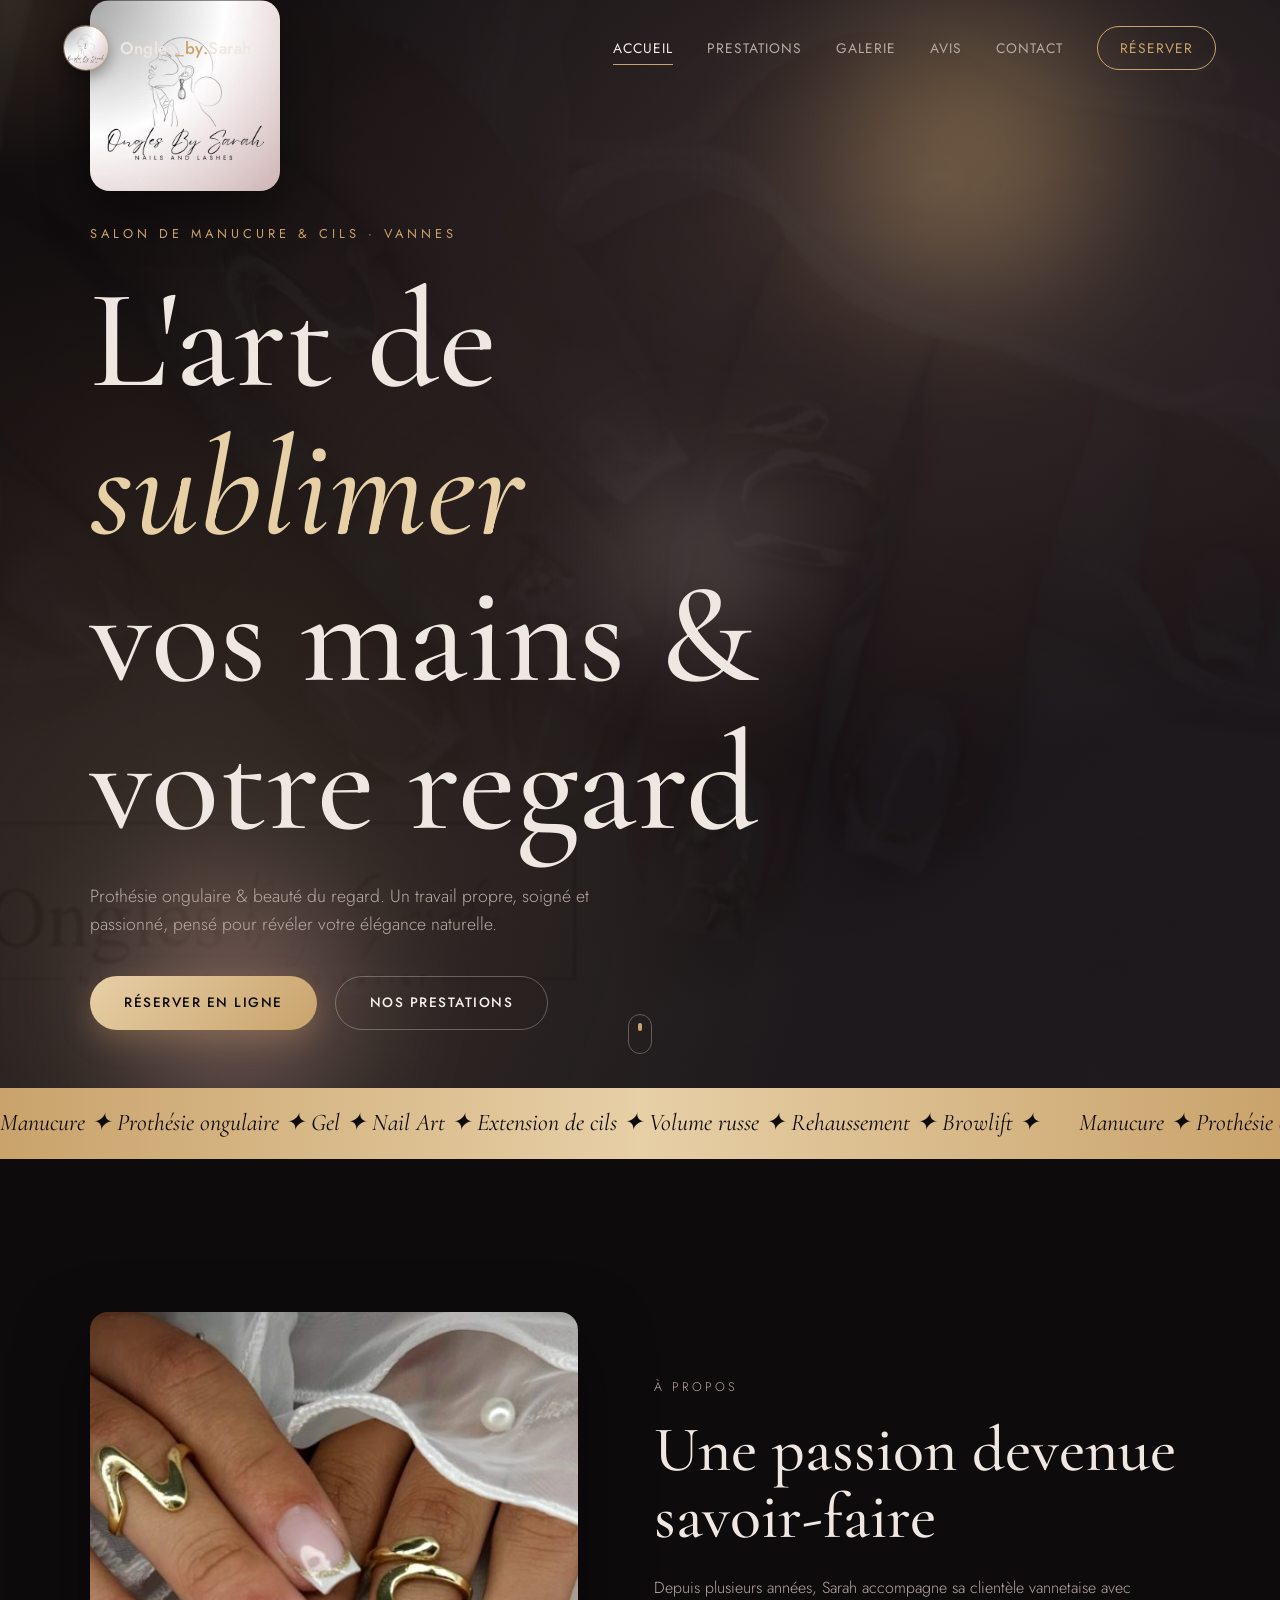
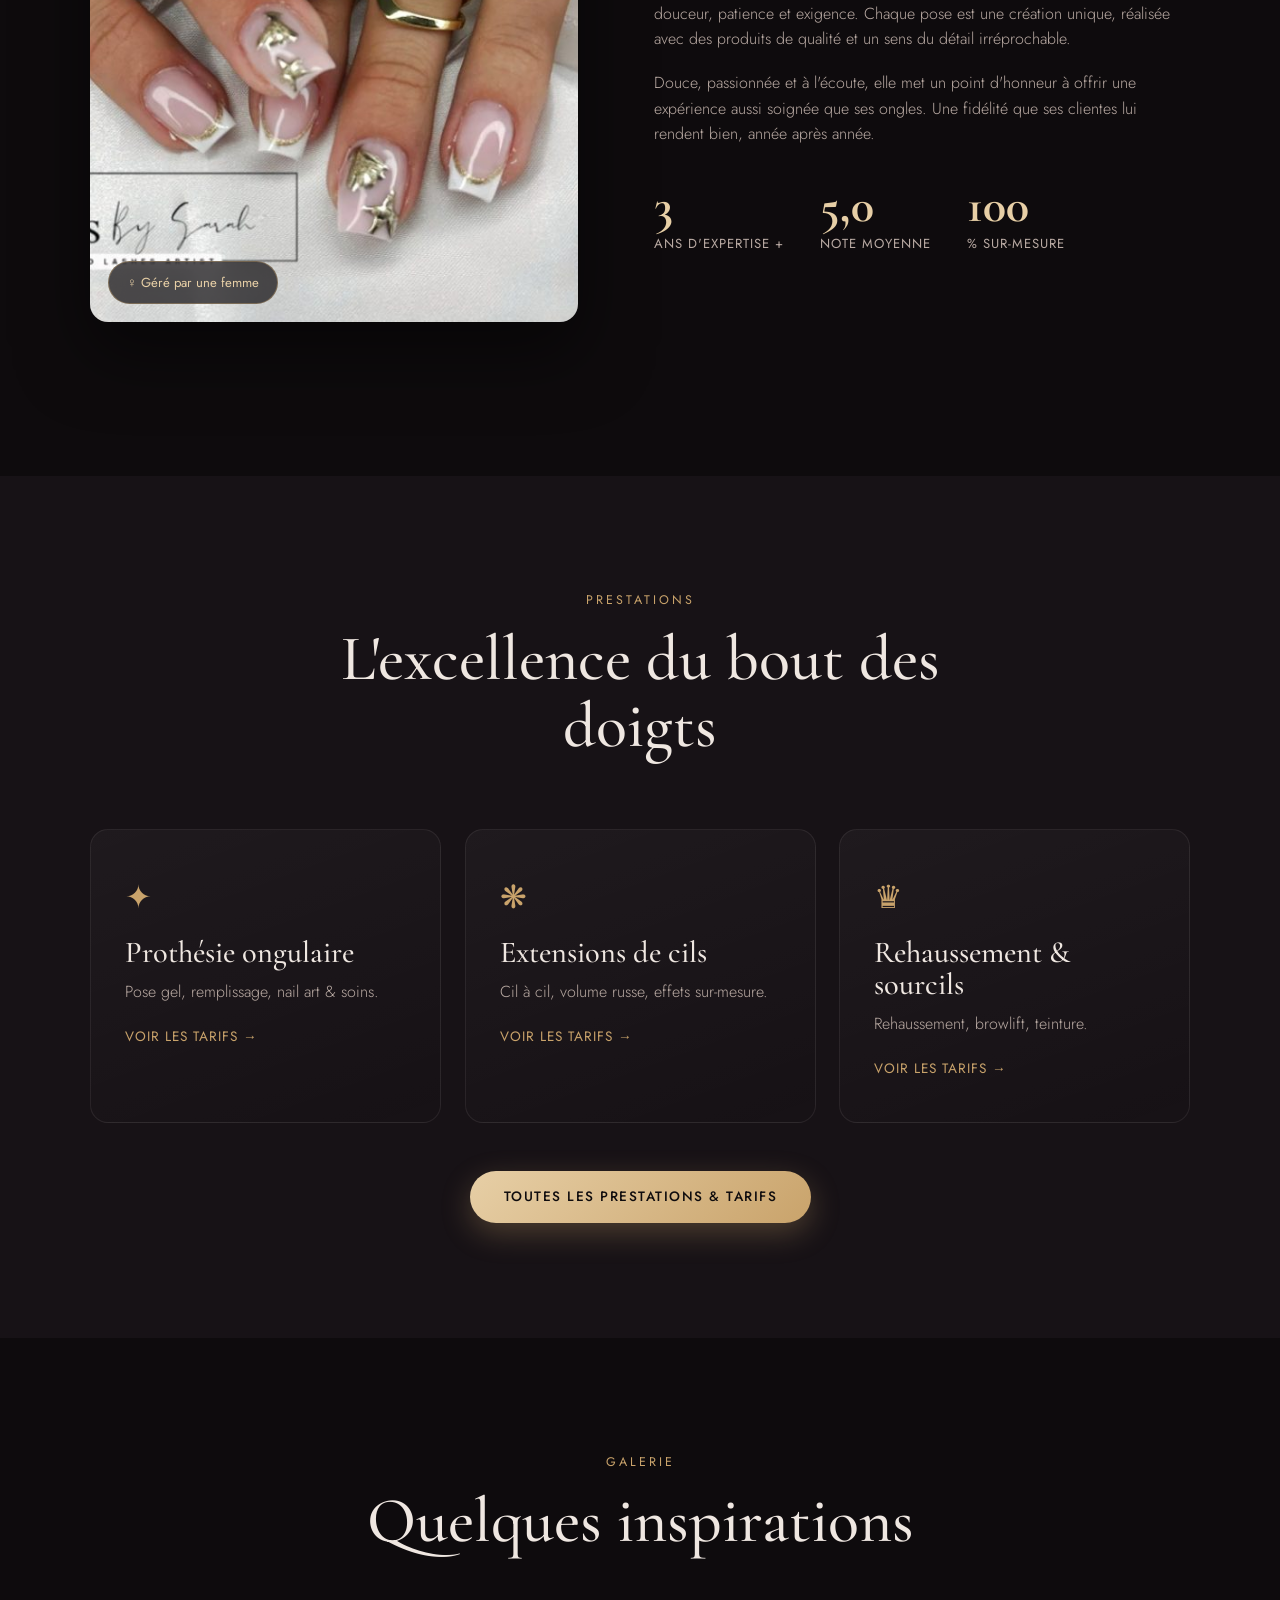
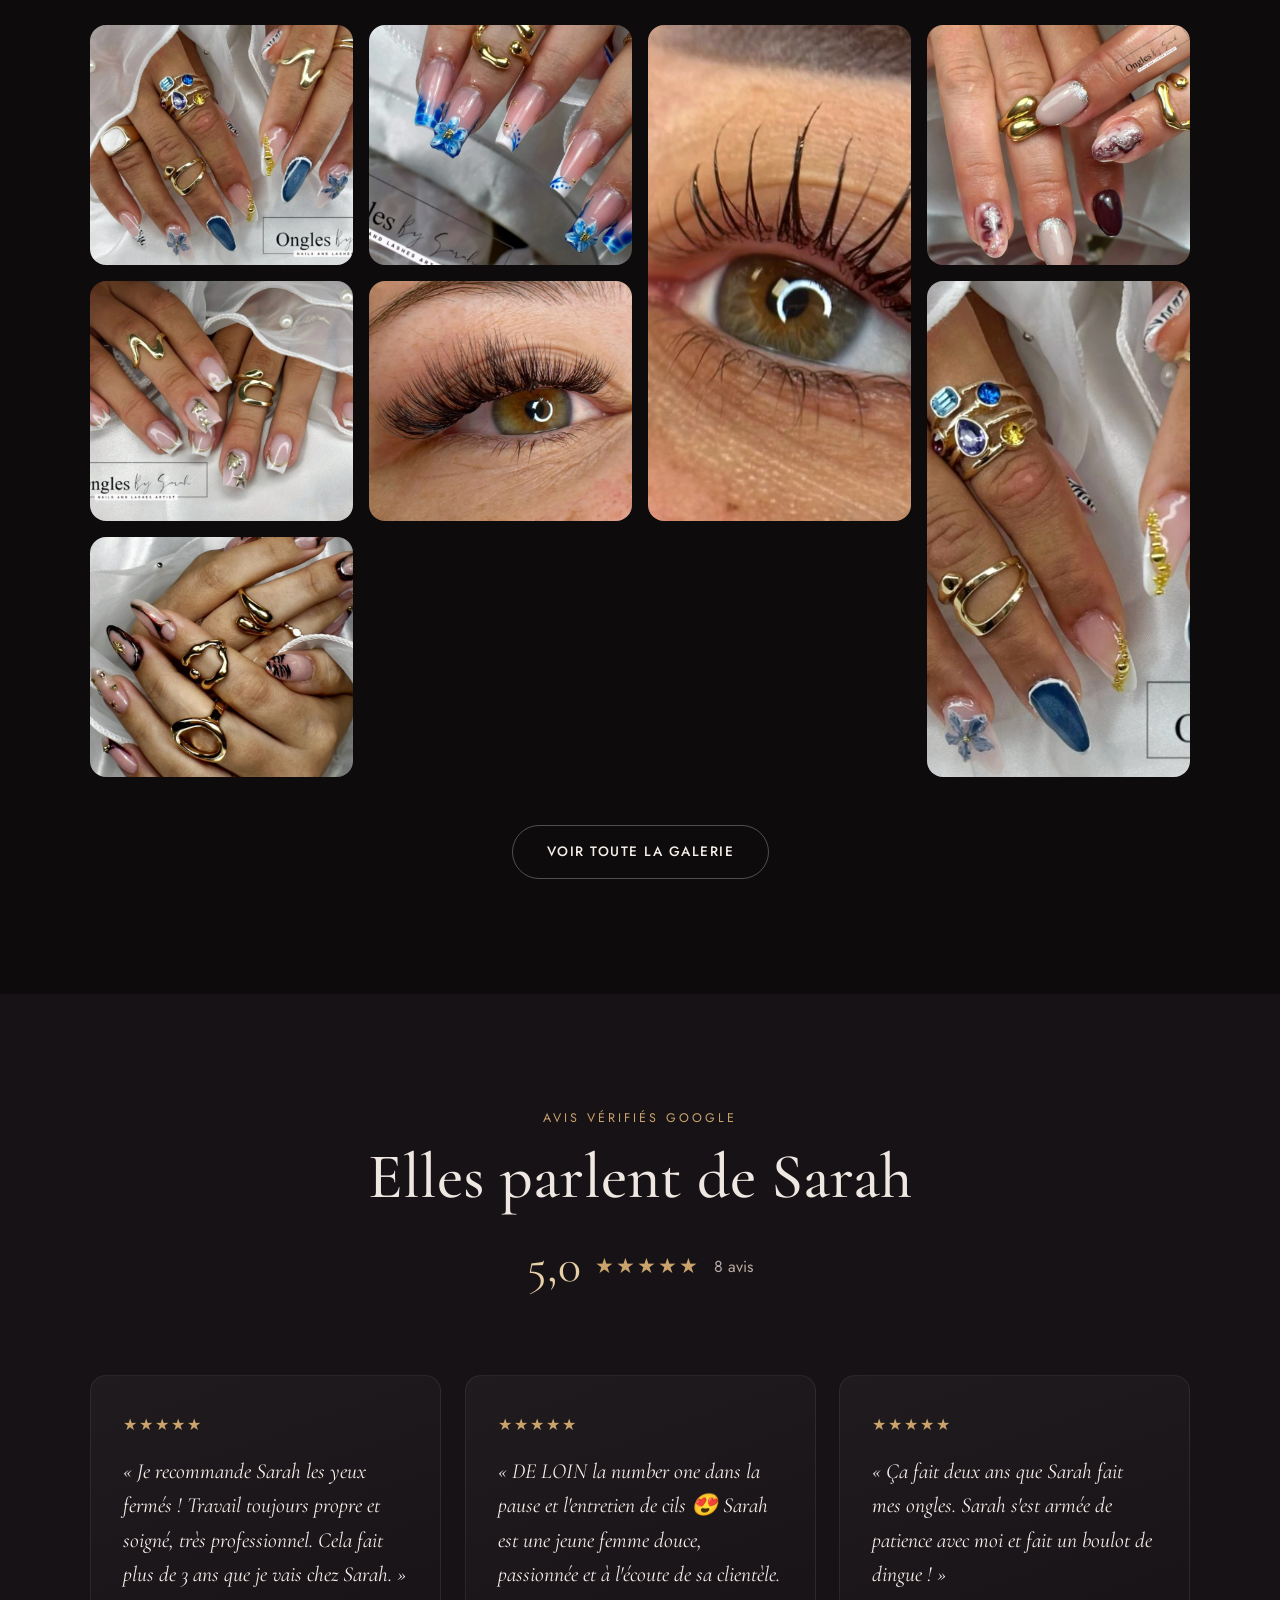
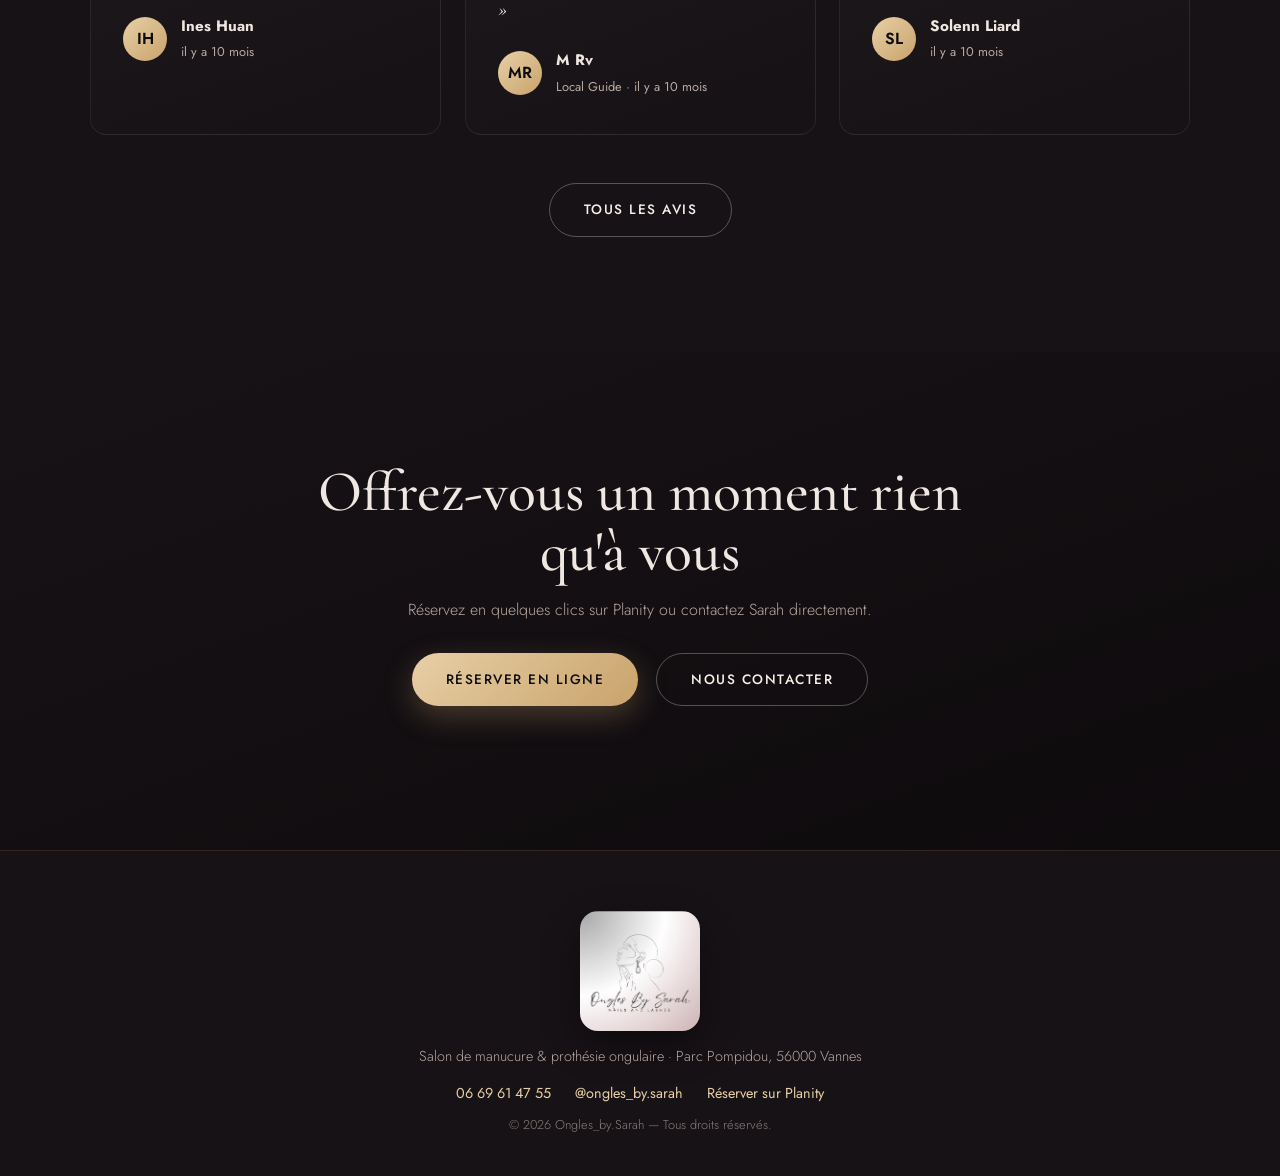
==== commit 4258d5cf: "Site multi-pages : prestations Planity, image de fond, galerie complète et réservation en ligne" ====
--- a/index.html
+++ b/index.html
@@ -3,8 +3,8 @@
 <head>
   <meta charset="UTF-8" />
   <meta name="viewport" content="width=device-width, initial-scale=1.0" />
-  <title>Ongles_by.Sarah — Salon de manucure de luxe à Vannes</title>
-  <meta name="description" content="Ongles_by.Sarah, salon de manucure et prothésie ongulaire à Vannes. Travail soigné, professionnel et passionné. 5,0 ★ sur 8 avis. Réservez en ligne." />
+  <title>Ongles_by.Sarah — Salon de manucure &amp; cils de luxe à Vannes</title>
+  <meta name="description" content="Ongles_by.Sarah, salon de manucure, prothésie ongulaire et extensions de cils à Vannes. 5,0★ sur 8 avis. Réservez en ligne sur Planity." />
   <link rel="preconnect" href="https://fonts.googleapis.com" />
   <link rel="preconnect" href="https://fonts.gstatic.com" crossorigin />
   <link href="https://fonts.googleapis.com/css2?family=Cormorant+Garamond:ital,wght@0,400;0,500;0,600;1,400&family=Jost:wght@300;400;500;600&display=swap" rel="stylesheet" />
@@ -12,69 +12,61 @@
   <link rel="stylesheet" href="styles.css" />
 </head>
 <body>
-  <!-- Curseur lueur -->
   <div class="cursor-glow" id="cursorGlow"></div>
-
-  <!-- Header -->
   <header class="header" id="header">
-    <a href="#accueil" class="brand">
+    <a href="index.html" class="brand">
       <img class="brand-logo" src="assets/logo.png" alt="Logo Ongles by Sarah" />
       <span class="brand-text">Ongles<span class="dot">_by.</span>Sarah</span>
     </a>
     <nav class="nav" id="nav">
-      <a href="#accueil">Accueil</a>
-      <a href="#prestations">Prestations</a>
-      <a href="#galerie">Galerie</a>
-      <a href="#avis">Avis</a>
-      <a href="#contact">Contact</a>
-      <a href="#reserver" class="nav-cta">Réserver</a>
+      <a href="index.html" class="active">Accueil</a>
+      <a href="prestations.html">Prestations</a>
+      <a href="galerie.html">Galerie</a>
+      <a href="avis.html">Avis</a>
+      <a href="contact.html">Contact</a>
+      <a href="https://www.planity.com/ongles_bysarah-56000-vannes" target="_blank" rel="noopener" class="nav-cta">Réserver</a>
     </nav>
     <button class="burger" id="burger" aria-label="Menu">
       <span></span><span></span><span></span>
     </button>
   </header>
-
-  <!-- Hero -->
   <section class="hero" id="accueil">
+    <div class="hero-photo"></div>
     <div class="hero-bg"></div>
     <div class="orb orb-1"></div>
     <div class="orb orb-2"></div>
     <div class="orb orb-3"></div>
     <div class="hero-content">
       <img class="hero-logo reveal" src="assets/logo.png" alt="Ongles by Sarah — Nails and Lashes" />
-      <p class="hero-eyebrow reveal" style="--d:.05s">Salon de manucure · Vannes</p>
+      <p class="hero-eyebrow reveal" style="--d:.05s">Salon de manucure &amp; cils · Vannes</p>
       <h1 class="hero-title">
         <span class="reveal" style="--d:.1s">L'art de</span>
         <span class="reveal italic" style="--d:.25s">sublimer</span>
-        <span class="reveal" style="--d:.4s">vos mains</span>
+        <span class="reveal" style="--d:.4s">vos mains &amp; votre regard</span>
       </h1>
       <p class="hero-sub reveal" style="--d:.55s">
-        Prothésie ongulaire & beauté du regard. Un travail propre, soigné et passionné,
+        Prothésie ongulaire &amp; beauté du regard. Un travail propre, soigné et passionné,
         pensé pour révéler votre élégance naturelle.
       </p>
       <div class="hero-actions reveal" style="--d:.7s">
-        <a href="#reserver" class="btn btn-primary">Réserver en ligne</a>
-        <a href="#prestations" class="btn btn-ghost">Découvrir</a>
+        <a href="https://www.planity.com/ongles_bysarah-56000-vannes" target="_blank" rel="noopener" class="btn btn-primary">Réserver en ligne</a>
+        <a href="prestations.html" class="btn btn-ghost">Nos prestations</a>
       </div>
       <div class="hero-rating reveal" style="--d:.85s">
         <span class="stars">★★★★★</span>
         <span><strong>5,0</strong> · 8 avis Google</span>
       </div>
     </div>
-    <div class="scroll-hint">
-      <span></span>
-    </div>
+    <div class="scroll-hint"><span></span></div>
   </section>
 
-  <!-- Bandeau défilant -->
   <div class="marquee">
     <div class="marquee-track">
-      <span>Manucure ✦ Prothésie ongulaire ✦ Gel ✦ Nail Art ✦ Extension de cils ✦ Beauté du regard ✦ Pose & entretien ✦</span>
-      <span>Manucure ✦ Prothésie ongulaire ✦ Gel ✦ Nail Art ✦ Extension de cils ✦ Beauté du regard ✦ Pose & entretien ✦</span>
+      <span>Manucure ✦ Prothésie ongulaire ✦ Gel ✦ Nail Art ✦ Extension de cils ✦ Volume russe ✦ Rehaussement ✦ Browlift ✦</span>
+      <span>Manucure ✦ Prothésie ongulaire ✦ Gel ✦ Nail Art ✦ Extension de cils ✦ Volume russe ✦ Rehaussement ✦ Browlift ✦</span>
     </div>
   </div>
 
-  <!-- À propos -->
   <section class="about" id="apropos">
     <div class="about-visual reveal-up">
       <div class="about-card">
@@ -85,16 +77,8 @@
     <div class="about-text">
       <p class="eyebrow reveal-up">À propos</p>
       <h2 class="reveal-up">Une passion devenue savoir-faire</h2>
-      <p class="reveal-up">
-        Depuis plusieurs années, Sarah accompagne sa clientèle vannetaise avec douceur,
-        patience et exigence. Chaque pose est une création unique, réalisée avec des
-        produits de qualité et un sens du détail irréprochable.
-      </p>
-      <p class="reveal-up">
-        Douce, passionnée et à l'écoute, elle met un point d'honneur à offrir une
-        expérience aussi soignée que ses ongles. Une fidélité que ses clientes lui rendent
-        bien, année après année.
-      </p>
+      <p class="reveal-up">Depuis plusieurs années, Sarah accompagne sa clientèle vannetaise avec douceur, patience et exigence. Chaque pose est une création unique, réalisée avec des produits de qualité et un sens du détail irréprochable.</p>
+      <p class="reveal-up">Douce, passionnée et à l'écoute, elle met un point d'honneur à offrir une expérience aussi soignée que ses ongles. Une fidélité que ses clientes lui rendent bien, année après année.</p>
       <div class="stats">
         <div class="stat reveal-up"><strong data-count="3">0</strong><span>ans d'expertise +</span></div>
         <div class="stat reveal-up"><strong data-count="5" data-suffix=",0">0</strong><span>note moyenne</span></div>
@@ -103,132 +87,90 @@
     </div>
   </section>
 
-  <!-- Prestations -->
-  <section class="services" id="prestations">
+  <section class="services">
     <div class="section-head">
       <p class="eyebrow reveal-up">Prestations</p>
       <h2 class="reveal-up">L'excellence du bout des doigts</h2>
     </div>
-    <div class="services-grid">
-      <article class="service reveal-up">
-        <div class="service-num">01</div>
-        <h3>Pose complète gel</h3>
-        <p>Une base solide et naturelle, sculptée avec précision pour une tenue impeccable et durable.</p>
-      </article>
-      <article class="service reveal-up">
-        <div class="service-num">02</div>
-        <h3>Manucure & entretien</h3>
-        <p>Soin des mains, mise en forme et remplissage pour garder des ongles parfaits semaine après semaine.</p>
-      </article>
-      <article class="service reveal-up">
-        <div class="service-num">03</div>
-        <h3>Nail Art sur-mesure</h3>
-        <p>French, chromes, décors et finitions raffinées : votre style traduit en création unique.</p>
-      </article>
-      <article class="service reveal-up">
-        <div class="service-num">04</div>
-        <h3>Beauté du regard</h3>
-        <p>Pose et entretien de cils pour un regard intense et naturel, réalisés avec un soin minutieux.</p>
-      </article>
+    <div class="cat-cards">
+        <a href="prestations.html" class="cat-card reveal-up">
+          <span class="cat-ico">✦</span>
+          <h3>Prothésie ongulaire</h3>
+          <p>Pose gel, remplissage, nail art &amp; soins.</p>
+          <span class="cat-link">Voir les tarifs →</span>
+        </a>
+        <a href="prestations.html" class="cat-card reveal-up">
+          <span class="cat-ico">❋</span>
+          <h3>Extensions de cils</h3>
+          <p>Cil à cil, volume russe, effets sur-mesure.</p>
+          <span class="cat-link">Voir les tarifs →</span>
+        </a>
+        <a href="prestations.html" class="cat-card reveal-up">
+          <span class="cat-ico">♛</span>
+          <h3>Rehaussement &amp; sourcils</h3>
+          <p>Rehaussement, browlift, teinture.</p>
+          <span class="cat-link">Voir les tarifs →</span>
+        </a>
     </div>
+    <div class="center-cta reveal-up"><a href="prestations.html" class="btn btn-primary">Toutes les prestations &amp; tarifs</a></div>
   </section>
 
-  <!-- Galerie -->
-  <section class="gallery" id="galerie">
+  <section class="gallery">
     <div class="section-head">
       <p class="eyebrow reveal-up">Galerie</p>
       <h2 class="reveal-up">Quelques inspirations</h2>
     </div>
     <div class="gallery-grid">
-      <figure class="g-item reveal-up"><img src="assets/gallery/g03.jpg" alt="Pose d'ongles nude élégant" loading="lazy"><figcaption>Nude élégant</figcaption></figure>
-      <figure class="g-item reveal-up"><img src="assets/gallery/g07.jpg" alt="Ongles bleu pailleté" loading="lazy"><figcaption>Bleu pailleté</figcaption></figure>
-      <figure class="g-item tall reveal-up"><img src="assets/gallery/g16.jpg" alt="Extension de cils" loading="lazy"><figcaption>Extension de cils</figcaption></figure>
-      <figure class="g-item reveal-up"><img src="assets/gallery/g12.jpg" alt="Ongles blanc et or" loading="lazy"><figcaption>Blanc & or</figcaption></figure>
-      <figure class="g-item reveal-up"><img src="assets/gallery/g15.jpg" alt="Ongles bijoux dorés" loading="lazy"><figcaption>Bijoux dorés</figcaption></figure>
-      <figure class="g-item reveal-up"><img src="assets/gallery/g18.jpg" alt="Nail art doré" loading="lazy"><figcaption>Nail art doré</figcaption></figure>
-      <figure class="g-item tall reveal-up"><img src="assets/gallery/g17.jpg" alt="Beauté du regard, cils" loading="lazy"><figcaption>Beauté du regard</figcaption></figure>
-      <figure class="g-item reveal-up"><img src="assets/gallery/g19.jpg" alt="Finition raffinée" loading="lazy"><figcaption>Finition raffinée</figcaption></figure>
-      <figure class="g-item reveal-up"><img src="assets/gallery/g22.jpg" alt="Élégance dorée" loading="lazy"><figcaption>Élégance dorée</figcaption></figure>
-      <figure class="g-item reveal-up"><img src="assets/gallery/g02.jpg" alt="Pose sur-mesure" loading="lazy"><figcaption>Sur-mesure</figcaption></figure>
-      <figure class="g-item reveal-up"><img src="assets/gallery/g10.jpg" alt="Pose gel" loading="lazy"><figcaption>Pose gel</figcaption></figure>
-      <figure class="g-item reveal-up"><img src="assets/gallery/g20.jpg" alt="Ongles bleu intense" loading="lazy"><figcaption>Bleu intense</figcaption></figure>
+      <figure class="g-item reveal-up"><img src="assets/gallery/g03.jpg" alt="Nude élégant — Ongles by Sarah" loading="lazy"><figcaption>Nude élégant</figcaption></figure>
+      <figure class="g-item reveal-up"><img src="assets/gallery/g07.jpg" alt="Nail art — Ongles by Sarah" loading="lazy"><figcaption>Nail art</figcaption></figure>
+      <figure class="g-item tall reveal-up"><img src="assets/gallery/g16.jpg" alt="Beauté du regard — Ongles by Sarah" loading="lazy"><figcaption>Beauté du regard</figcaption></figure>
+      <figure class="g-item reveal-up"><img src="assets/gallery/g12.jpg" alt="French moderne — Ongles by Sarah" loading="lazy"><figcaption>French moderne</figcaption></figure>
+      <figure class="g-item reveal-up"><img src="assets/gallery/g15.jpg" alt="Bijoux dorés — Ongles by Sarah" loading="lazy"><figcaption>Bijoux dorés</figcaption></figure>
+      <figure class="g-item reveal-up"><img src="assets/gallery/g18.jpg" alt="Pose gel — Ongles by Sarah" loading="lazy"><figcaption>Pose gel</figcaption></figure>
+      <figure class="g-item tall reveal-up"><img src="assets/gallery/g17.jpg" alt="Beauté du regard — Ongles by Sarah" loading="lazy"><figcaption>Beauté du regard</figcaption></figure>
+      <figure class="g-item reveal-up"><img src="assets/gallery/g19.jpg" alt="Chrome doré — Ongles by Sarah" loading="lazy"><figcaption>Chrome doré</figcaption></figure>
     </div>
+    <div class="center-cta reveal-up"><a href="galerie.html" class="btn btn-ghost">Voir toute la galerie</a></div>
   </section>
 
-  <!-- Avis -->
-  <section class="reviews" id="avis">
+  <section class="reviews">
     <div class="section-head">
       <p class="eyebrow reveal-up">Avis vérifiés Google</p>
       <h2 class="reveal-up">Elles parlent de Sarah</h2>
       <div class="reviews-score reveal-up">
-        <span class="big">5,0</span>
-        <span class="stars">★★★★★</span>
-        <span class="count">8 avis</span>
+        <span class="big">5,0</span><span class="stars">★★★★★</span><span class="count">8 avis</span>
       </div>
     </div>
     <div class="reviews-grid">
-      <blockquote class="review reveal-up">
-        <div class="stars">★★★★★</div>
-        <p>« Je recommande Sarah les yeux fermés ! Travail toujours propre et soigné, très professionnel. Cela fait plus de 3 ans que je vais chez Sarah. »</p>
-        <footer><span class="avatar">IH</span><span><strong>Ines Huan</strong><small>il y a 10 mois</small></span></footer>
-      </blockquote>
-      <blockquote class="review reveal-up">
-        <div class="stars">★★★★★</div>
-        <p>« DE LOIN la number one dans la pause et l'entretien de cils 😍 Sarah est une jeune femme douce, passionnée et à l'écoute de sa clientèle. »</p>
-        <footer><span class="avatar">MR</span><span><strong>M Rv</strong><small>Local Guide · il y a 10 mois</small></span></footer>
-      </blockquote>
-      <blockquote class="review reveal-up">
-        <div class="stars">★★★★★</div>
-        <p>« Ça fait deux ans que Sarah fait mes ongles. Sarah s'est armée de patience avec moi et fait un boulot de dingue ! Je la remercie de son investissement. »</p>
-        <footer><span class="avatar">SL</span><span><strong>Solenn Liard</strong><small>il y a 10 mois</small></span></footer>
-      </blockquote>
+      <blockquote class="review reveal-up"><div class="stars">★★★★★</div><p>« Je recommande Sarah les yeux fermés ! Travail toujours propre et soigné, très professionnel. Cela fait plus de 3 ans que je vais chez Sarah. »</p><footer><span class="avatar">IH</span><span><strong>Ines Huan</strong><small>il y a 10 mois</small></span></footer></blockquote>
+      <blockquote class="review reveal-up"><div class="stars">★★★★★</div><p>« DE LOIN la number one dans la pause et l'entretien de cils 😍 Sarah est une jeune femme douce, passionnée et à l'écoute de sa clientèle. »</p><footer><span class="avatar">MR</span><span><strong>M Rv</strong><small>Local Guide · il y a 10 mois</small></span></footer></blockquote>
+      <blockquote class="review reveal-up"><div class="stars">★★★★★</div><p>« Ça fait deux ans que Sarah fait mes ongles. Sarah s'est armée de patience avec moi et fait un boulot de dingue ! »</p><footer><span class="avatar">SL</span><span><strong>Solenn Liard</strong><small>il y a 10 mois</small></span></footer></blockquote>
     </div>
+    <div class="center-cta reveal-up"><a href="avis.html" class="btn btn-ghost">Tous les avis</a></div>
   </section>
 
-  <!-- Réserver / Contact -->
-  <section class="contact" id="reserver">
-    <div class="contact-inner">
-      <div class="contact-text">
-        <p class="eyebrow reveal-up">Réserver · Contact</p>
-        <h2 class="reveal-up">Offrez-vous un moment rien qu'à vous</h2>
-        <p class="reveal-up">Prenez rendez-vous et laissez Sarah sublimer vos mains et votre regard.</p>
-        <div class="contact-list" id="contact">
-          <a class="contact-row reveal-up" href="tel:+33669614755">
-            <span class="ci">☎</span>
-            <span><small>Téléphone</small>06 69 61 47 55</span>
-          </a>
-          <a class="contact-row reveal-up" href="https://maps.google.com/?q=Parc+Pompidou,+56000+Vannes" target="_blank" rel="noopener">
-            <span class="ci">⌖</span>
-            <span><small>Adresse</small>Parc Pompidou, 56000 Vannes</span>
-          </a>
-          <div class="contact-row reveal-up">
-            <span class="ci">✦</span>
-            <span><small>Plus Code</small>M67M+3C Vannes</span>
-          </div>
-        </div>
-        <div class="contact-actions reveal-up">
-          <a href="tel:+33669614755" class="btn btn-primary">Réserver par téléphone</a>
-          <a href="https://maps.google.com/?q=Parc+Pompidou,+56000+Vannes" target="_blank" rel="noopener" class="btn btn-ghost">Itinéraire</a>
-        </div>
-      </div>
-      <div class="contact-map reveal-up">
-        <iframe
-          title="Localisation Ongles_by.Sarah"
-          src="https://www.google.com/maps?q=Parc%20Pompidou%2C%2056000%20Vannes&output=embed"
-          loading="lazy" referrerpolicy="no-referrer-when-downgrade"></iframe>
+  <section class="cta-band">
+    <div class="cta-inner reveal-up">
+      <h2>Offrez-vous un moment rien qu'à vous</h2>
+      <p>Réservez en quelques clics sur Planity ou contactez Sarah directement.</p>
+      <div class="hero-actions">
+        <a href="https://www.planity.com/ongles_bysarah-56000-vannes" target="_blank" rel="noopener" class="btn btn-primary">Réserver en ligne</a>
+        <a href="contact.html" class="btn btn-ghost">Nous contacter</a>
       </div>
     </div>
   </section>
-
-  <!-- Footer -->
   <footer class="footer">
     <div class="footer-brand">
       <img class="footer-logo" src="assets/logo.png" alt="Ongles by Sarah" />
     </div>
-    <p>Salon de manucure & prothésie ongulaire · Parc Pompidou, 56000 Vannes</p>
+    <p>Salon de manucure &amp; prothésie ongulaire · Parc Pompidou, 56000 Vannes</p>
+    <div class="footer-links">
+      <a href="tel:+33669614755">06 69 61 47 55</a>
+      <a href="https://www.instagram.com/ongles_by.sarah" target="_blank" rel="noopener">@ongles_by.sarah</a>
+      <a href="https://www.planity.com/ongles_bysarah-56000-vannes" target="_blank" rel="noopener">Réserver sur Planity</a>
+    </div>
     <p class="copy">© <span id="year"></span> Ongles_by.Sarah — Tous droits réservés.</p>
   </footer>
-
   <script src="script.js"></script>
 </body>
-</html>
+</html>
--- a/styles.css
+++ b/styles.css
@@ -241,3 +241,89 @@
 }
 @media(max-width:560px){.gallery-grid{grid-template-columns:1fr}.g-item.tall{grid-row:span 1}.stats{gap:24px}}
 @media(hover:none){.cursor-glow{display:none}}
+
+/* ============ MULTI-PAGE ADDITIONS ============ */
+.nav a.active{color:var(--creme)}
+.nav a.active:not(.nav-cta)::after{width:100%}
+
+/* Hero background photo */
+.hero-photo{position:absolute;inset:0;z-index:0;
+  background:url('assets/hero.jpg') center/cover no-repeat;
+  opacity:.28;filter:saturate(1.05)}
+.hero-bg{background:
+  radial-gradient(60% 50% at 70% 20%,rgba(216,167,160,.18),transparent),
+  radial-gradient(50% 60% at 15% 80%,rgba(201,163,107,.16),transparent),
+  linear-gradient(160deg,rgba(14,11,13,.86),rgba(23,18,22,.82))}
+
+/* Page hero (interior pages) */
+.page-hero{position:relative;min-height:52vh;display:flex;align-items:center;justify-content:center;
+  text-align:center;padding:140px clamp(20px,7vw,120px) 70px;overflow:hidden}
+.page-hero::before{content:'';position:absolute;inset:0;z-index:0;
+  background:url('assets/hero.jpg') center/cover no-repeat;opacity:.30;filter:saturate(1.05)}
+.page-hero-overlay{position:absolute;inset:0;z-index:1;
+  background:radial-gradient(60% 70% at 50% 30%,rgba(201,163,107,.16),transparent),
+  linear-gradient(160deg,rgba(14,11,13,.84),rgba(23,18,22,.9))}
+.page-hero-content{position:relative;z-index:2;max-width:760px}
+.page-hero h1{font-size:clamp(2.8rem,7vw,5.5rem);margin:6px 0 18px}
+.page-hero p{color:var(--muted);font-weight:300;font-size:1.08rem}
+
+/* Category cards (home) */
+.cat-cards{display:grid;grid-template-columns:repeat(auto-fit,minmax(260px,1fr));gap:24px;max-width:1100px;margin:0 auto}
+.cat-card{display:block;padding:42px 34px;border:1px solid rgba(246,239,233,.08);border-radius:18px;
+  background:linear-gradient(160deg,rgba(255,255,255,.035),transparent);
+  transition:transform .5s var(--ease),border-color .5s;position:relative;overflow:hidden}
+.cat-card:hover{transform:translateY(-8px);border-color:rgba(201,163,107,.45)}
+.cat-ico{font-size:2rem;color:var(--or)}
+.cat-card h3{font-size:1.9rem;margin:14px 0 10px}
+.cat-card p{color:var(--muted);font-weight:300;margin-bottom:18px}
+.cat-link{color:var(--or);letter-spacing:1px;font-size:.85rem;text-transform:uppercase}
+.center-cta{text-align:center;margin-top:48px}
+
+/* Prestations page */
+.prest-main{padding:clamp(40px,6vw,70px) clamp(20px,7vw,120px) 0}
+.prest-section{margin-bottom:clamp(50px,8vw,90px)}
+.section-head .sub{color:var(--muted);font-weight:300;margin-top:10px}
+.prest-grid{display:grid;grid-template-columns:repeat(auto-fill,minmax(310px,1fr));gap:20px}
+.prest-card{padding:26px 26px;border:1px solid rgba(246,239,233,.09);border-radius:16px;
+  background:linear-gradient(160deg,rgba(255,255,255,.035),transparent);
+  transition:transform .4s var(--ease),border-color .4s;display:flex;flex-direction:column}
+.prest-card:hover{transform:translateY(-5px);border-color:rgba(201,163,107,.4)}
+.card-top{display:flex;justify-content:space-between;align-items:baseline;gap:14px}
+.card-top h3{font-size:1.4rem;line-height:1.15;font-weight:600}
+.card-price{font-family:'Cormorant Garamond',serif;font-size:1.7rem;color:var(--or-clair);white-space:nowrap}
+.card-price.muted{font-size:1.1rem;color:var(--muted)}
+.card-meta{display:flex;gap:12px;align-items:center;flex-wrap:wrap;margin:12px 0 0}
+.card-dur{font-size:.82rem;color:var(--muted);letter-spacing:.5px}
+.card-tag{font-size:.72rem;text-transform:uppercase;letter-spacing:1px;color:var(--or);
+  border:1px solid rgba(201,163,107,.4);border-radius:30px;padding:3px 12px}
+.card-desc{color:var(--muted);font-size:.92rem;font-weight:300;margin-top:14px}
+.infos-box{max-width:900px;margin:0 auto;padding:40px 36px;border-radius:18px;
+  border:1px solid rgba(201,163,107,.25);background:linear-gradient(160deg,rgba(201,163,107,.08),transparent)}
+.infos-box h3{font-size:1.9rem;margin-bottom:18px}
+.infos-box ul{list-style:none;display:grid;gap:12px;margin-bottom:18px}
+.infos-box li{padding-left:24px;position:relative;color:var(--muted);font-weight:300}
+.infos-box li::before{content:'✦';position:absolute;left:0;color:var(--or)}
+.infos-box p{color:var(--muted);font-weight:300;font-size:.9rem}
+
+/* CTA band */
+.cta-band{padding:clamp(60px,9vw,110px) clamp(20px,7vw,120px);text-align:center;
+  background:linear-gradient(160deg,var(--noir-2),var(--noir))}
+.cta-inner{max-width:680px;margin:0 auto}
+.cta-band h2{font-size:clamp(2.2rem,5vw,3.6rem);margin-bottom:14px}
+.cta-band p{color:var(--muted);font-weight:300;margin-bottom:30px}
+.cta-band .hero-actions{justify-content:center}
+
+/* Gallery full page */
+.gallery-grid.full{grid-auto-rows:260px}
+
+/* Contact page */
+.planity-cta{padding:34px 32px;border-radius:18px;margin-bottom:30px;
+  border:1px solid rgba(201,163,107,.35);background:linear-gradient(160deg,rgba(201,163,107,.1),transparent)}
+.planity-cta h2{font-size:2.2rem;margin-bottom:8px}
+.planity-cta p{color:var(--muted);font-weight:300;margin-bottom:20px}
+.btn.big{padding:18px 42px;font-size:.95rem}
+
+/* Footer links */
+.footer-links{display:flex;gap:24px;justify-content:center;flex-wrap:wrap;margin:14px 0 4px}
+.footer-links a{color:var(--or-clair);font-size:.9rem;transition:color .3s}
+.footer-links a:hover{color:var(--creme)}
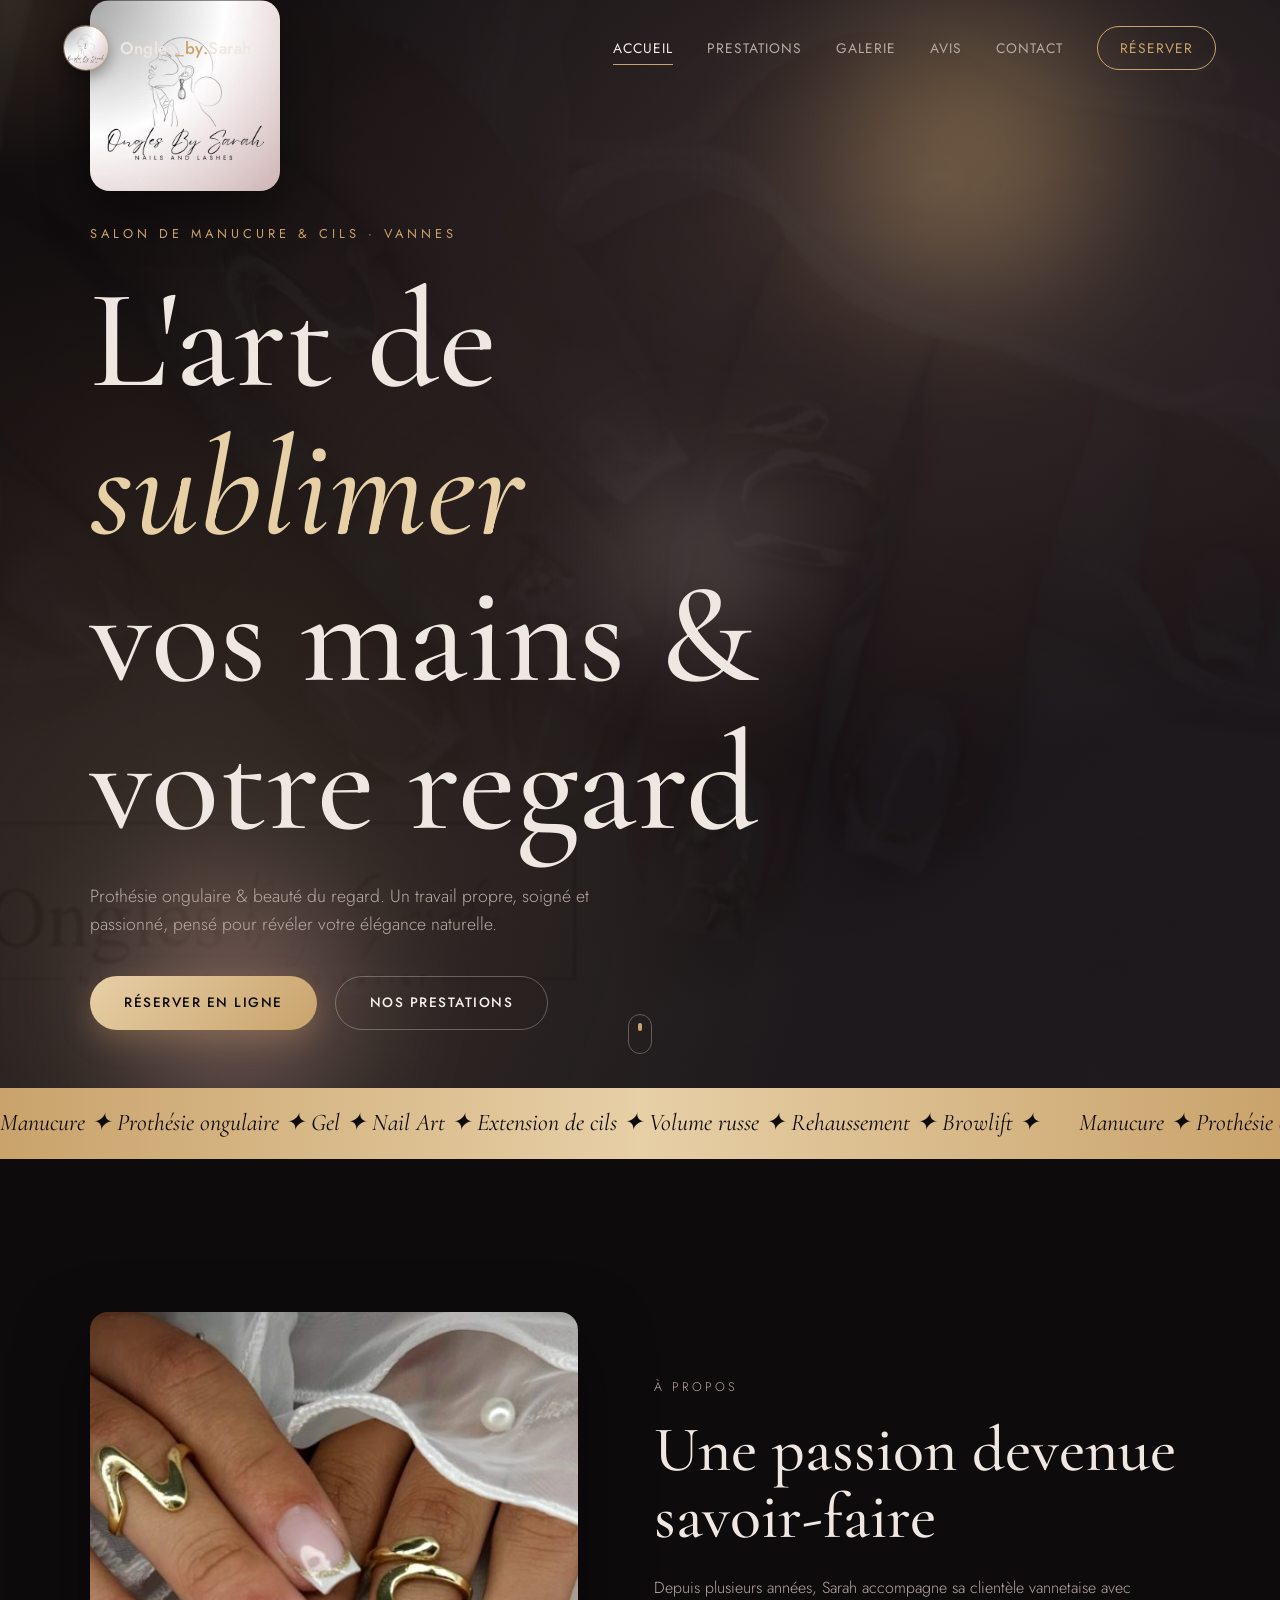
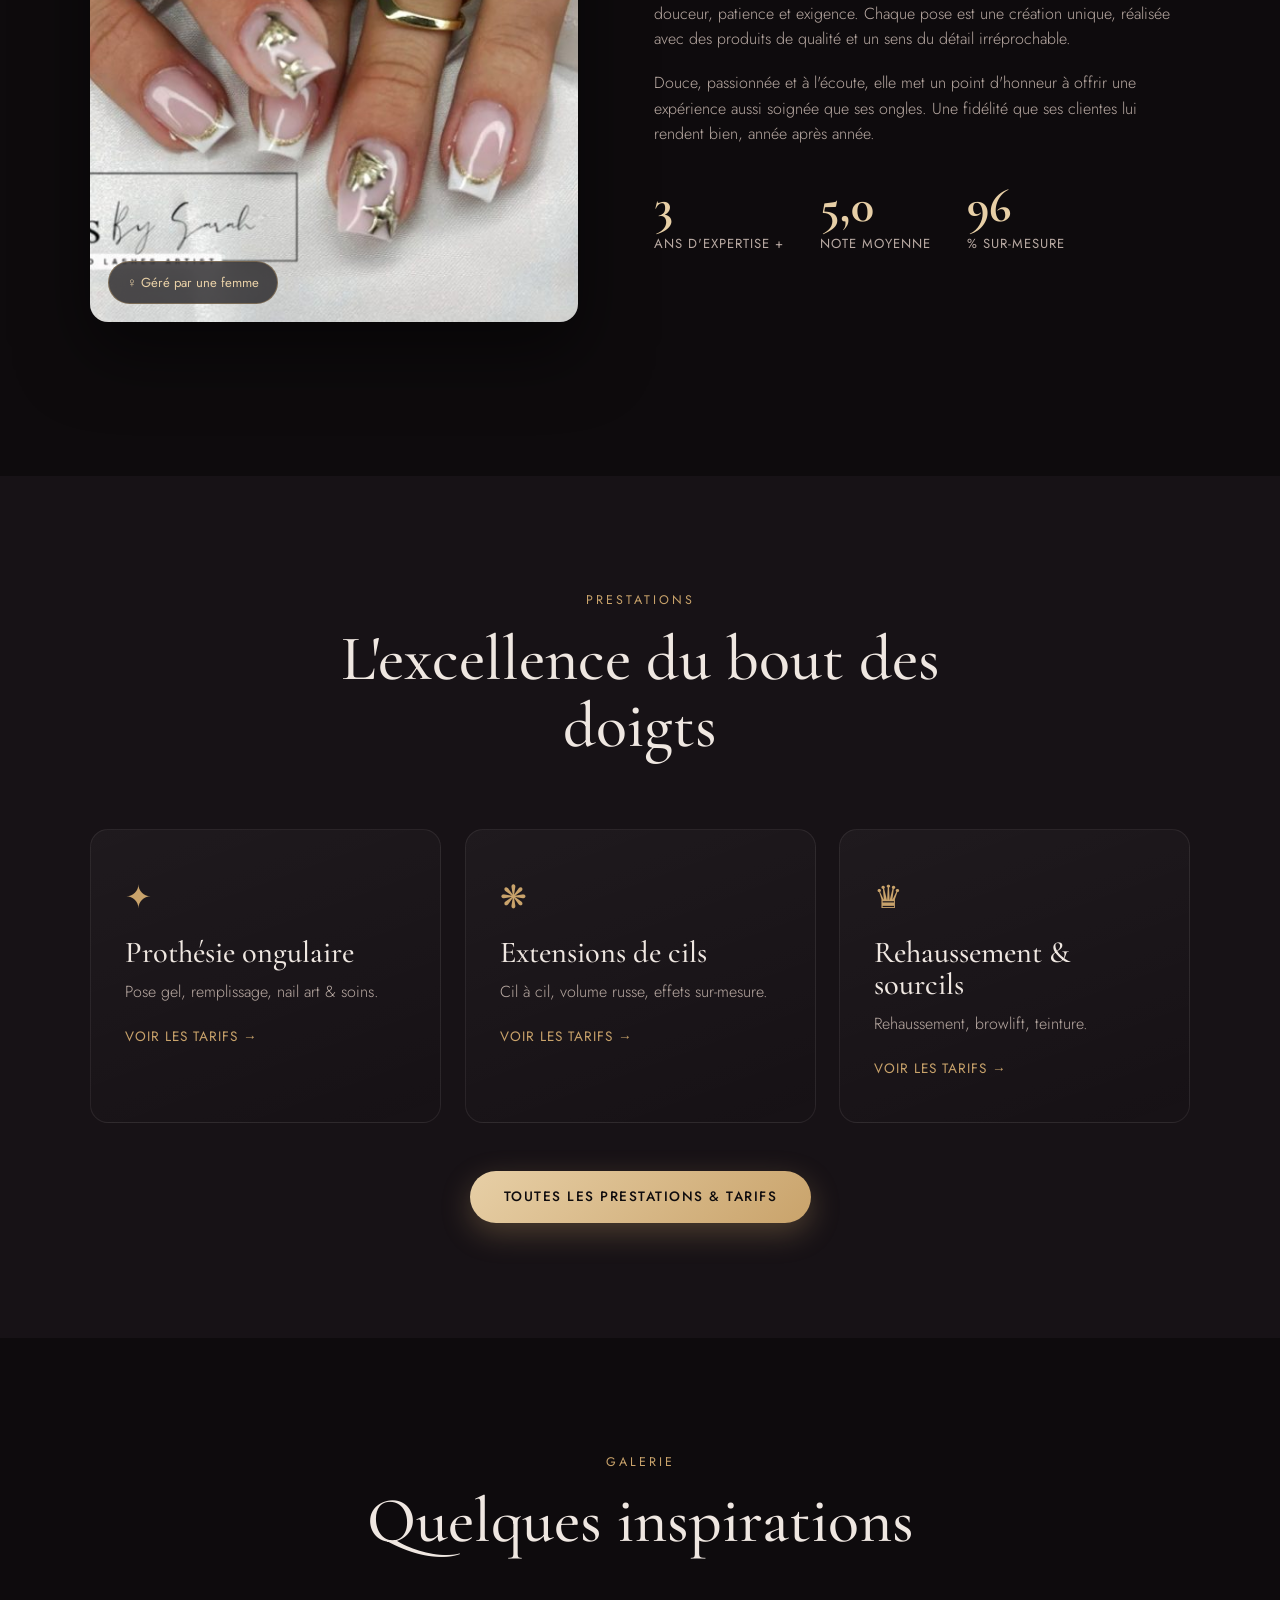
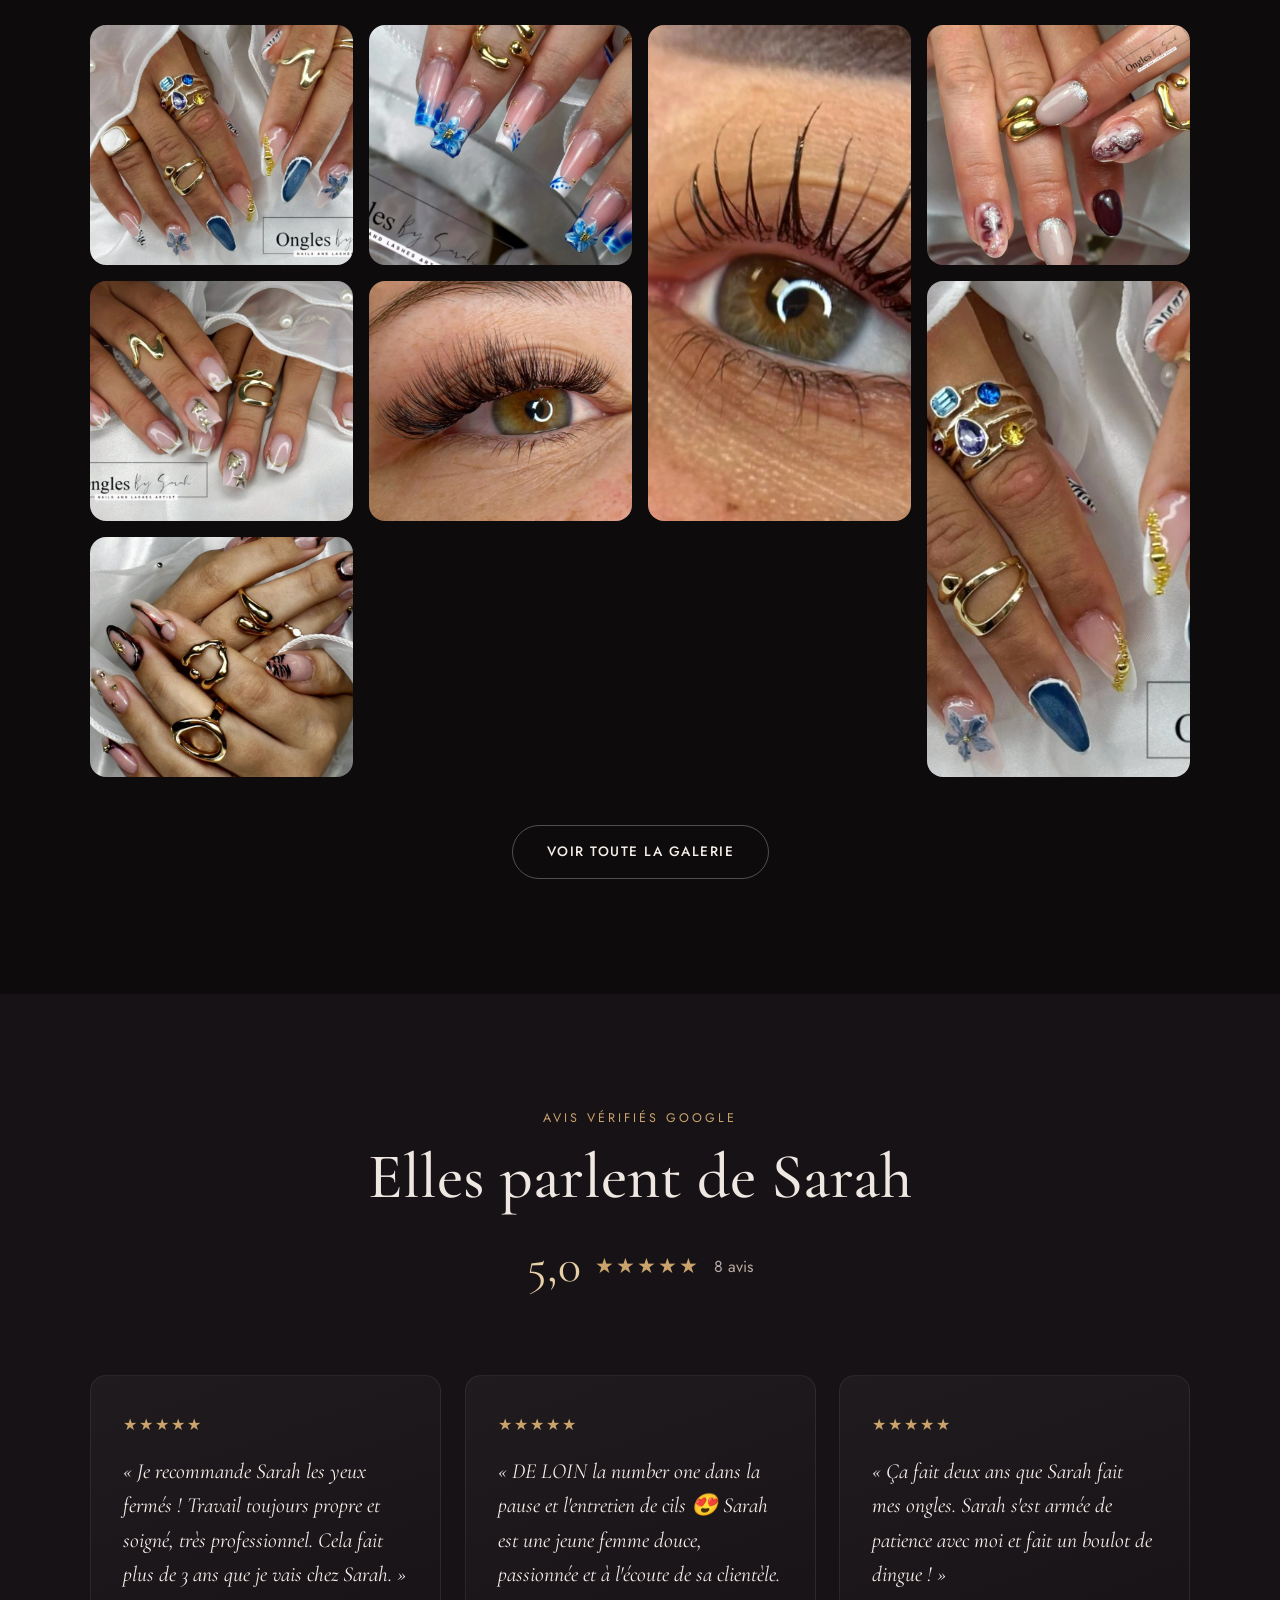
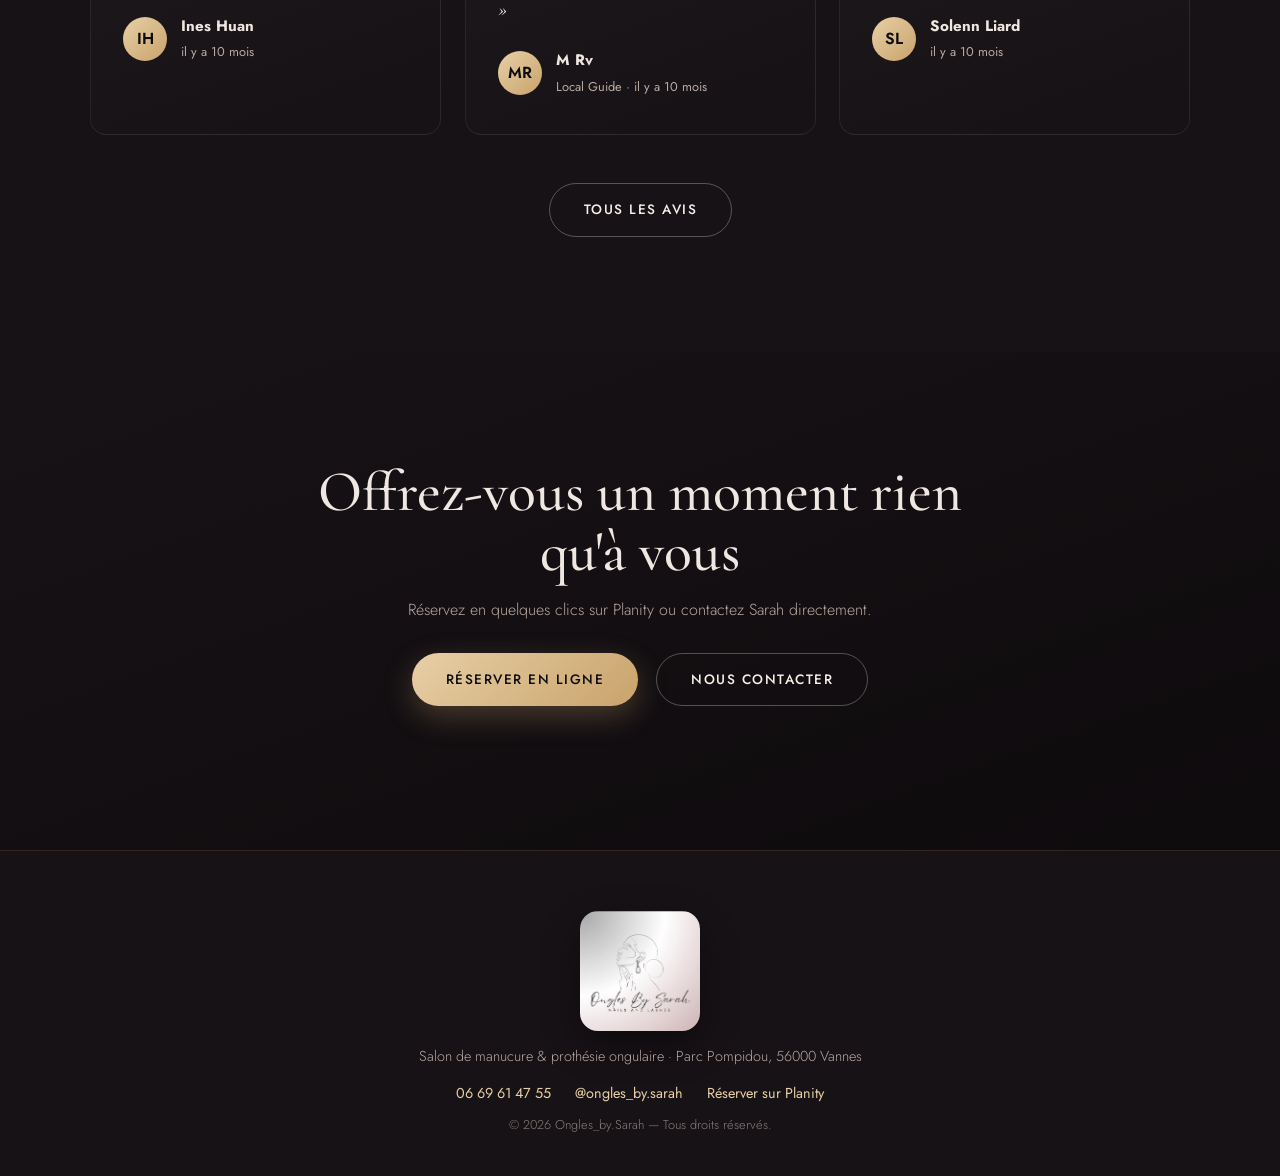
==== commit 5af75ff2: "Lightbox plein écran, galerie sans légendes, prestations en carte lisible, formulaire de devis avec " ====
--- a/index.html
+++ b/index.html
@@ -121,14 +121,14 @@
       <h2 class="reveal-up">Quelques inspirations</h2>
     </div>
     <div class="gallery-grid">
-      <figure class="g-item reveal-up"><img src="assets/gallery/g03.jpg" alt="Nude élégant — Ongles by Sarah" loading="lazy"><figcaption>Nude élégant</figcaption></figure>
-      <figure class="g-item reveal-up"><img src="assets/gallery/g07.jpg" alt="Nail art — Ongles by Sarah" loading="lazy"><figcaption>Nail art</figcaption></figure>
-      <figure class="g-item tall reveal-up"><img src="assets/gallery/g16.jpg" alt="Beauté du regard — Ongles by Sarah" loading="lazy"><figcaption>Beauté du regard</figcaption></figure>
-      <figure class="g-item reveal-up"><img src="assets/gallery/g12.jpg" alt="French moderne — Ongles by Sarah" loading="lazy"><figcaption>French moderne</figcaption></figure>
-      <figure class="g-item reveal-up"><img src="assets/gallery/g15.jpg" alt="Bijoux dorés — Ongles by Sarah" loading="lazy"><figcaption>Bijoux dorés</figcaption></figure>
-      <figure class="g-item reveal-up"><img src="assets/gallery/g18.jpg" alt="Pose gel — Ongles by Sarah" loading="lazy"><figcaption>Pose gel</figcaption></figure>
-      <figure class="g-item tall reveal-up"><img src="assets/gallery/g17.jpg" alt="Beauté du regard — Ongles by Sarah" loading="lazy"><figcaption>Beauté du regard</figcaption></figure>
-      <figure class="g-item reveal-up"><img src="assets/gallery/g19.jpg" alt="Chrome doré — Ongles by Sarah" loading="lazy"><figcaption>Chrome doré</figcaption></figure>
+      <figure class="g-item reveal-up"><img src="assets/gallery/g03.jpg" alt="Réalisation Ongles by Sarah" loading="lazy" class="zoomable" tabindex="0"></figure>
+      <figure class="g-item reveal-up"><img src="assets/gallery/g07.jpg" alt="Réalisation Ongles by Sarah" loading="lazy" class="zoomable" tabindex="0"></figure>
+      <figure class="g-item tall reveal-up"><img src="assets/gallery/g16.jpg" alt="Réalisation Ongles by Sarah" loading="lazy" class="zoomable" tabindex="0"></figure>
+      <figure class="g-item reveal-up"><img src="assets/gallery/g12.jpg" alt="Réalisation Ongles by Sarah" loading="lazy" class="zoomable" tabindex="0"></figure>
+      <figure class="g-item reveal-up"><img src="assets/gallery/g15.jpg" alt="Réalisation Ongles by Sarah" loading="lazy" class="zoomable" tabindex="0"></figure>
+      <figure class="g-item reveal-up"><img src="assets/gallery/g18.jpg" alt="Réalisation Ongles by Sarah" loading="lazy" class="zoomable" tabindex="0"></figure>
+      <figure class="g-item tall reveal-up"><img src="assets/gallery/g17.jpg" alt="Réalisation Ongles by Sarah" loading="lazy" class="zoomable" tabindex="0"></figure>
+      <figure class="g-item reveal-up"><img src="assets/gallery/g19.jpg" alt="Réalisation Ongles by Sarah" loading="lazy" class="zoomable" tabindex="0"></figure>
     </div>
     <div class="center-cta reveal-up"><a href="galerie.html" class="btn btn-ghost">Voir toute la galerie</a></div>
   </section>
--- a/styles.css
+++ b/styles.css
@@ -165,15 +165,11 @@
 .g-item img{position:absolute;inset:0;width:100%;height:100%;object-fit:cover;
   transition:transform 1.1s var(--ease);filter:saturate(1.02)}
 .g-item.tall{grid-row:span 2}
-.g-item figcaption{position:absolute;left:0;bottom:0;z-index:2;width:100%;
-  padding:22px 20px 18px;font-family:'Cormorant Garamond',serif;font-size:1.35rem;color:var(--creme);
-  opacity:0;transform:translateY(14px);transition:.5s var(--ease)}
-.g-item::after{content:'';position:absolute;inset:0;z-index:1;
-  background:linear-gradient(transparent 45%,rgba(14,11,13,.78));opacity:0;transition:opacity .5s}
+.g-item::after{content:'⛶';position:absolute;top:14px;right:16px;z-index:2;color:#fff;
+  font-size:1.1rem;opacity:0;transition:opacity .4s;text-shadow:0 2px 8px rgba(0,0,0,.6);pointer-events:none}
 .g-item:hover{transform:translateY(-4px);box-shadow:0 24px 50px rgba(0,0,0,.5)}
 .g-item:hover img{transform:scale(1.08)}
-.g-item:hover figcaption{opacity:1;transform:translateY(0)}
-.g-item:hover::after{opacity:1}
+.g-item:hover::after{opacity:.9}
 
 /* Avis */
 .reviews{padding:clamp(60px,9vw,120px) clamp(20px,7vw,120px);background:var(--noir-2)}
@@ -327,3 +323,70 @@
 .footer-links{display:flex;gap:24px;justify-content:center;flex-wrap:wrap;margin:14px 0 4px}
 .footer-links a{color:var(--or-clair);font-size:.9rem;transition:color .3s}
 .footer-links a:hover{color:var(--creme)}
+
+/* ============ LIGHTBOX ============ */
+.lightbox{position:fixed;inset:0;z-index:1000;display:none;align-items:center;justify-content:center;
+  background:rgba(8,6,7,.94);backdrop-filter:blur(6px);padding:30px}
+.lightbox.open{display:flex;animation:lbfade .3s ease}
+@keyframes lbfade{from{opacity:0}to{opacity:1}}
+.lightbox img{max-width:92vw;max-height:88vh;border-radius:12px;box-shadow:0 30px 80px rgba(0,0,0,.6);object-fit:contain}
+.lb-close{position:absolute;top:22px;right:28px;background:none;border:none;color:#fff;font-size:2.6rem;line-height:1;cursor:pointer;opacity:.8;transition:opacity .3s}
+.lb-close:hover{opacity:1}
+.lb-nav{position:absolute;top:50%;transform:translateY(-50%);background:rgba(255,255,255,.08);border:1px solid rgba(255,255,255,.2);
+  color:#fff;width:54px;height:54px;border-radius:50%;font-size:1.8rem;cursor:pointer;transition:background .3s}
+.lb-nav:hover{background:rgba(201,163,107,.5)}
+.lb-prev{left:24px}.lb-next{right:24px}
+@media(max-width:560px){.lb-nav{width:44px;height:44px;font-size:1.4rem}.lb-prev{left:8px}.lb-next{right:8px}}
+
+/* ============ MENU PRESTATIONS ============ */
+.menu-wrap{max-width:920px;margin:0 auto;display:grid;gap:40px}
+.menu-group-title{font-size:1.7rem;color:var(--or-clair);margin-bottom:16px;
+  padding-bottom:10px;border-bottom:1px solid rgba(201,163,107,.25)}
+.menu-list{display:grid;gap:18px}
+.menu-item{padding:2px 0}
+.mi-head{display:flex;align-items:baseline;gap:10px}
+.mi-name{font-weight:500;color:var(--creme);font-size:1.05rem}
+.mi-tag{display:inline-block;margin-left:8px;font-size:.65rem;text-transform:uppercase;letter-spacing:1px;
+  color:var(--or);border:1px solid rgba(201,163,107,.4);border-radius:20px;padding:1px 8px;vertical-align:middle}
+.mi-dots{flex:1;border-bottom:1px dotted rgba(201,163,107,.4);transform:translateY(-4px)}
+.mi-price{font-family:'Cormorant Garamond',serif;font-size:1.4rem;color:var(--or-clair);white-space:nowrap}
+.mi-meta{color:var(--muted);font-size:.88rem;font-weight:300;margin-top:4px;max-width:90%}
+
+/* ============ FORMULAIRE DEVIS ============ */
+.quote{padding:clamp(40px,7vw,90px) clamp(20px,7vw,120px) clamp(60px,9vw,110px);background:var(--noir-2)}
+.quote-form{max-width:1050px;margin:0 auto}
+.qf-grid{display:grid;grid-template-columns:1fr 1fr;gap:30px}
+.qf-row{display:grid;grid-template-columns:1fr 1fr;gap:16px}
+.qf-fields label,.qf-select .qf-label{display:flex;flex-direction:column;gap:7px;font-size:.82rem;
+  text-transform:uppercase;letter-spacing:1px;color:var(--muted);margin-bottom:16px}
+.qf-fields input,.qf-fields textarea{font-family:'Jost',sans-serif;background:rgba(255,255,255,.04);
+  border:1px solid rgba(246,239,233,.14);border-radius:12px;padding:13px 16px;color:var(--creme);font-size:1rem;
+  transition:border-color .3s}
+.qf-fields input:focus,.qf-fields textarea:focus{outline:none;border-color:var(--or)}
+.qf-fields textarea{resize:vertical}
+.qf-label{margin-bottom:12px!important}
+.opt-groups{display:grid;gap:12px;max-height:420px;overflow-y:auto;padding-right:6px}
+.opt-group{border:1px solid rgba(246,239,233,.1);border-radius:12px;overflow:hidden;background:rgba(255,255,255,.02)}
+.opt-group summary{padding:14px 18px;cursor:pointer;font-weight:500;color:var(--creme);list-style:none;
+  display:flex;justify-content:space-between;align-items:center}
+.opt-group summary::after{content:'+';color:var(--or);font-size:1.3rem}
+.opt-group[open] summary::after{content:'−'}
+.opt-group summary::-webkit-details-marker{display:none}
+.opt-list{padding:6px 14px 14px}
+.opt{display:flex;align-items:center;gap:12px;padding:9px 6px;border-top:1px solid rgba(246,239,233,.06);
+  cursor:pointer;font-size:.92rem}
+.opt:first-child{border-top:none}
+.opt input{accent-color:var(--or);width:17px;height:17px;flex-shrink:0}
+.opt-name{flex:1;color:var(--txt);font-weight:300}
+.opt-price{color:var(--or-clair);font-family:'Cormorant Garamond',serif;font-size:1.1rem;white-space:nowrap}
+.qf-summary{margin-top:26px;padding:26px 30px;border-radius:18px;
+  border:1px solid rgba(201,163,107,.3);background:linear-gradient(160deg,rgba(201,163,107,.1),transparent);
+  display:flex;flex-direction:column;gap:14px}
+.qf-total{display:flex;justify-content:space-between;align-items:baseline}
+.qf-total span{text-transform:uppercase;letter-spacing:2px;font-size:.85rem;color:var(--muted)}
+.qf-total strong{font-family:'Cormorant Garamond',serif;font-size:2.6rem;color:var(--or-clair)}
+.qf-note{color:var(--or);font-size:.9rem;min-height:1em}
+.qf-actions{display:flex;gap:14px;flex-wrap:wrap}
+.qf-hint{color:var(--muted);font-size:.82rem;font-weight:300}
+@media(max-width:820px){.qf-grid{grid-template-columns:1fr}}
+@media(max-width:480px){.qf-row{grid-template-columns:1fr}}
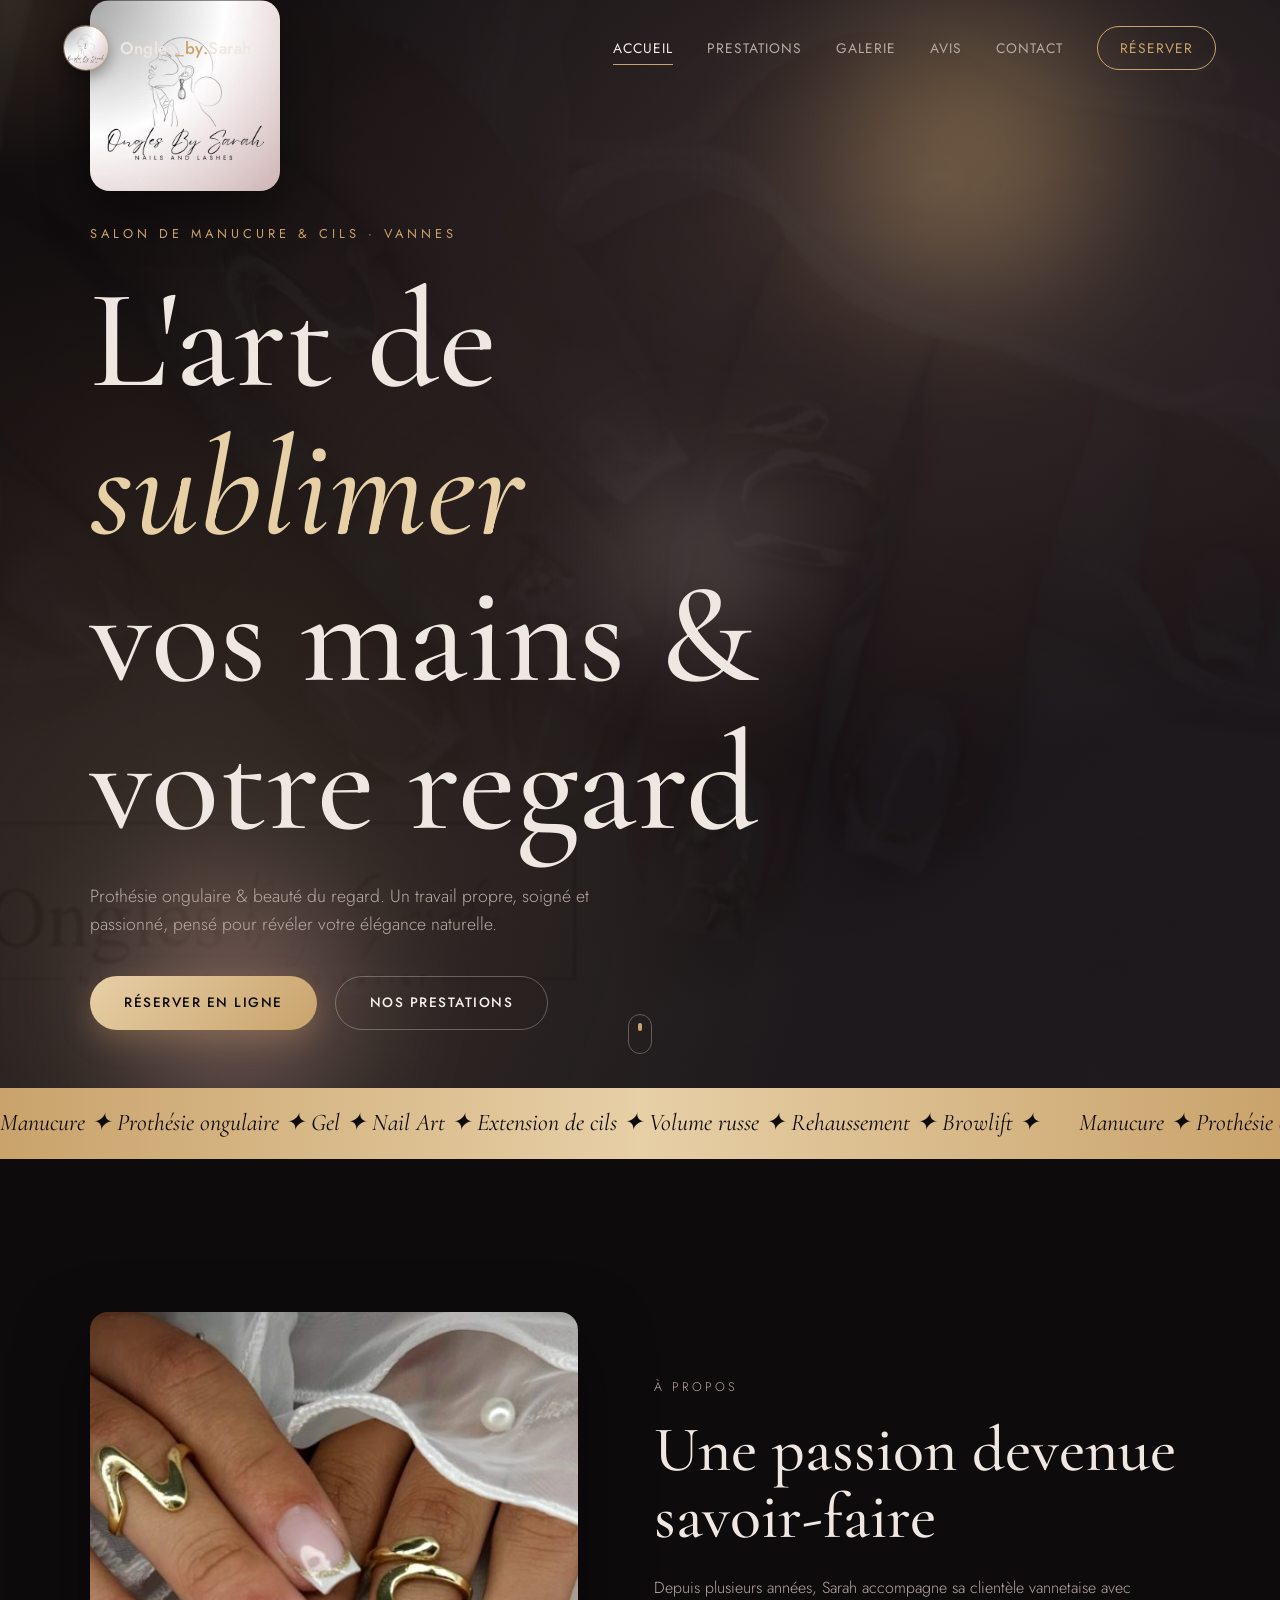
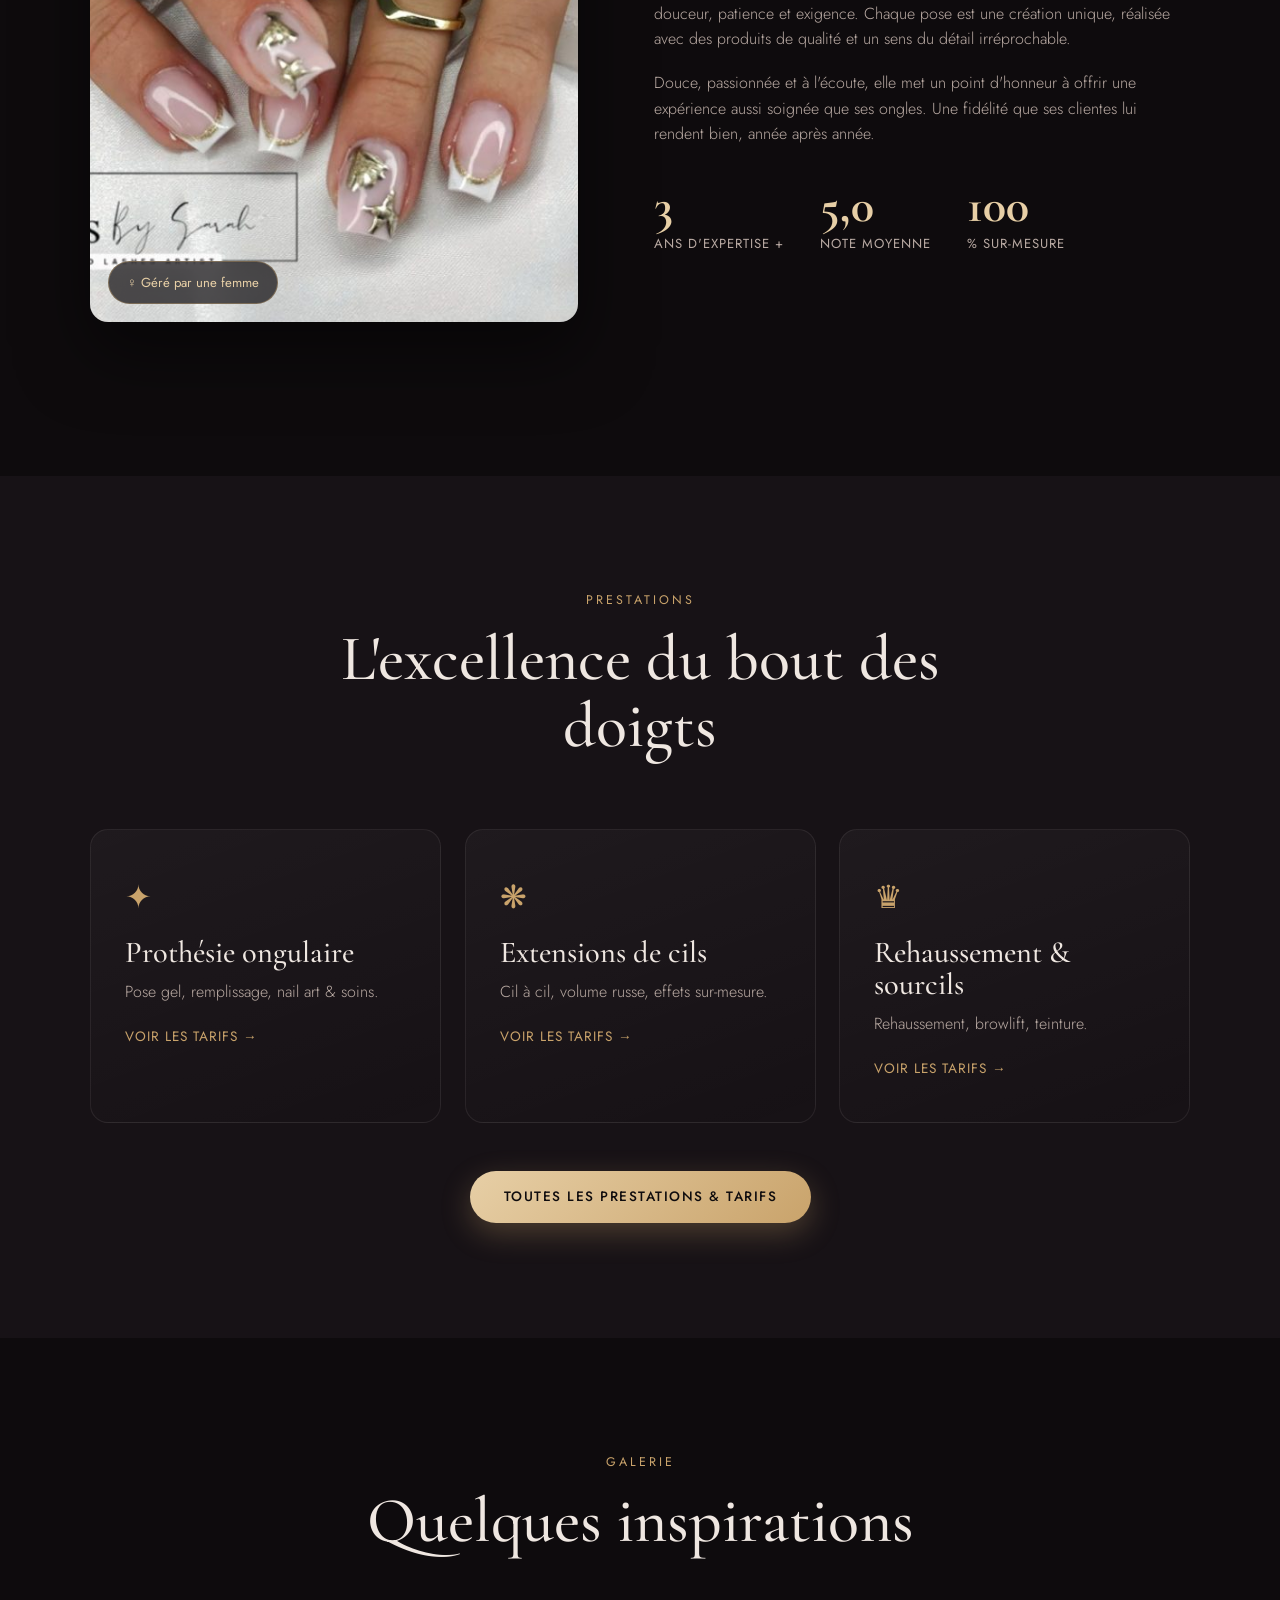
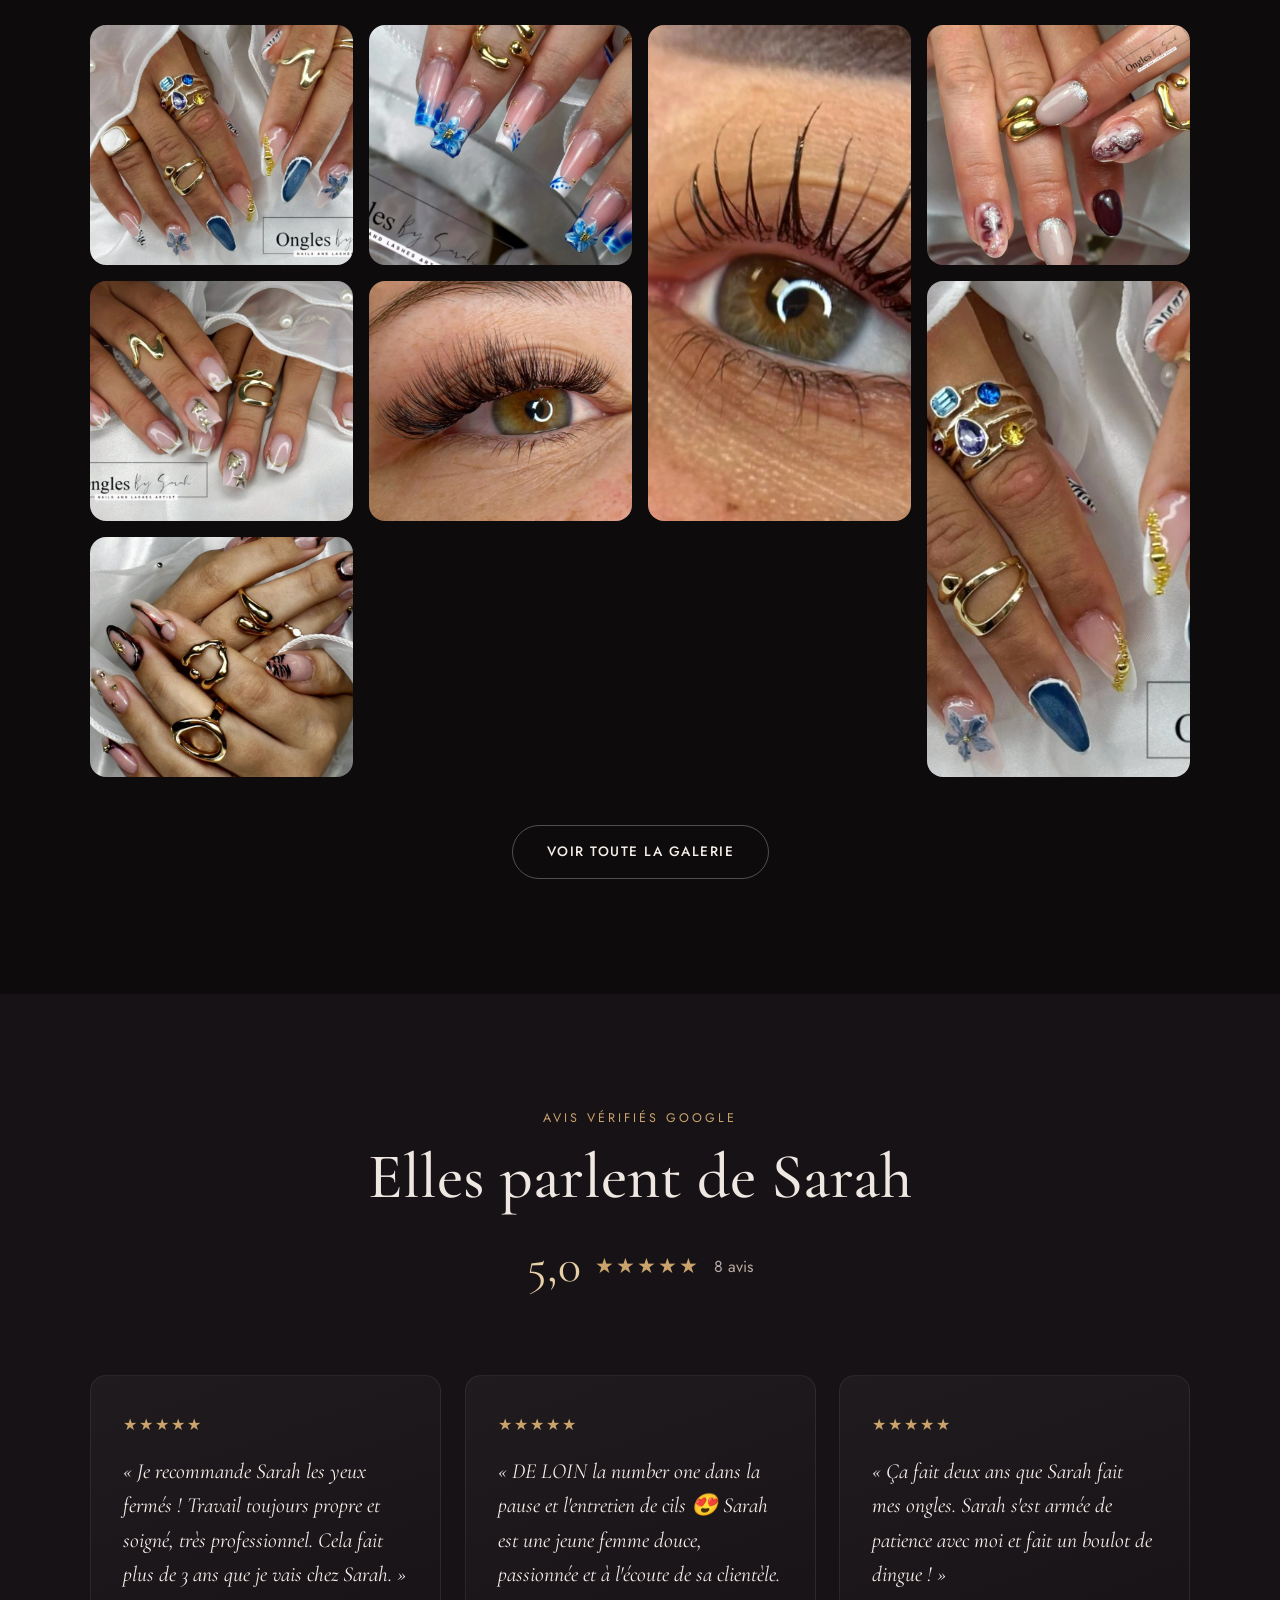
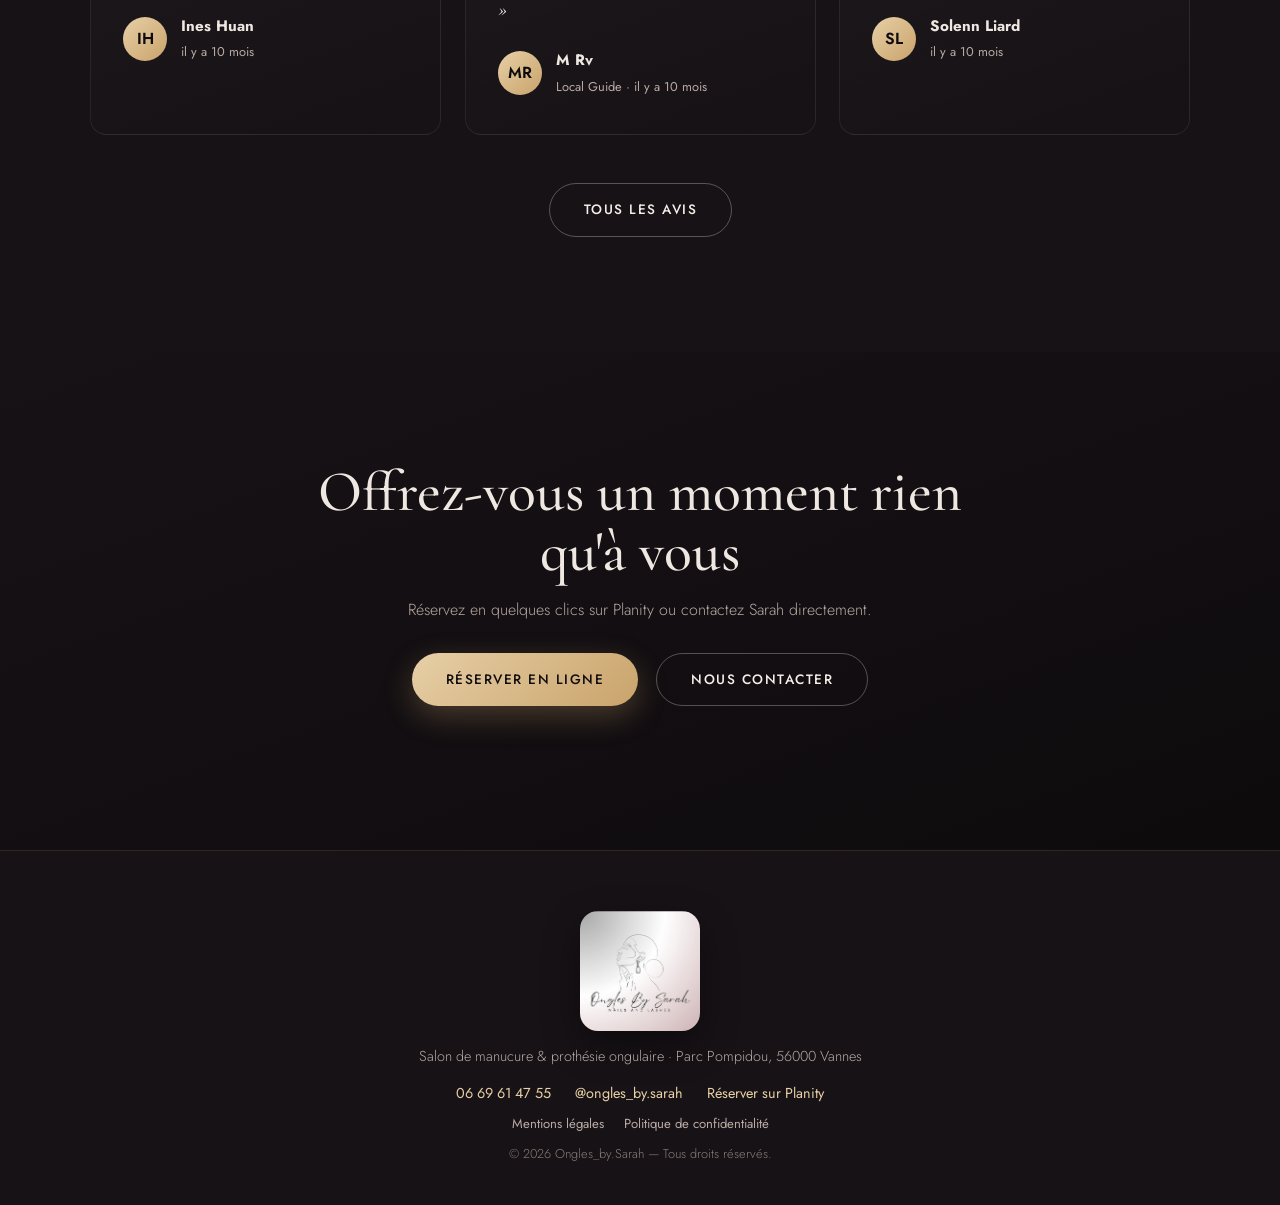
==== commit 75229d3b: "Pages légales (mentions + confidentialité RGPD), carte contact sans cookie, CNAME prêt" ====
--- a/index.html
+++ b/index.html
@@ -169,6 +169,10 @@
       <a href="https://www.instagram.com/ongles_by.sarah" target="_blank" rel="noopener">@ongles_by.sarah</a>
       <a href="https://www.planity.com/ongles_bysarah-56000-vannes" target="_blank" rel="noopener">Réserver sur Planity</a>
     </div>
+    <div class="footer-legal">
+      <a href="mentions-legales.html">Mentions légales</a>
+      <a href="confidentialite.html">Politique de confidentialité</a>
+    </div>
     <p class="copy">© <span id="year"></span> Ongles_by.Sarah — Tous droits réservés.</p>
   </footer>
   <script src="script.js"></script>
--- a/styles.css
+++ b/styles.css
@@ -385,8 +385,40 @@
 .qf-total{display:flex;justify-content:space-between;align-items:baseline}
 .qf-total span{text-transform:uppercase;letter-spacing:2px;font-size:.85rem;color:var(--muted)}
 .qf-total strong{font-family:'Cormorant Garamond',serif;font-size:2.6rem;color:var(--or-clair)}
+.qf-deposit{display:flex;justify-content:space-between;align-items:center;
+  padding-top:14px;border-top:1px dashed rgba(201,163,107,.3)}
+.qf-deposit span{font-size:.9rem;color:var(--creme)}
+.qf-deposit span em{color:var(--or);font-style:normal}
+.qf-deposit strong{font-family:'Cormorant Garamond',serif;font-size:1.7rem;color:var(--or)}
 .qf-note{color:var(--or);font-size:.9rem;min-height:1em}
 .qf-actions{display:flex;gap:14px;flex-wrap:wrap}
 .qf-hint{color:var(--muted);font-size:.82rem;font-weight:300}
 @media(max-width:820px){.qf-grid{grid-template-columns:1fr}}
 @media(max-width:480px){.qf-row{grid-template-columns:1fr}}
+
+/* ============ PAGES LÉGALES ============ */
+.legal{max-width:840px;margin:0 auto;padding:clamp(30px,5vw,60px) clamp(20px,7vw,120px) clamp(60px,9vw,110px)}
+.legal-card{padding:30px 34px;margin-bottom:20px;border-radius:16px;
+  border:1px solid rgba(246,239,233,.09);background:linear-gradient(160deg,rgba(255,255,255,.035),transparent)}
+.legal-card h2{font-size:1.7rem;color:var(--or-clair);margin-bottom:14px}
+.legal-card p{color:var(--muted);font-weight:300;margin-bottom:10px}
+.legal-card a{color:var(--or);text-decoration:underline}
+.legal-todo{font-size:.85rem;color:var(--or);border-left:2px solid var(--or);padding-left:14px;font-style:italic}
+
+/* Carte contact sans cookie */
+.contact-map{aspect-ratio:1/1;display:flex;align-items:center;justify-content:center;text-align:center;
+  background:linear-gradient(150deg,#241b1f,#15101a);position:relative;overflow:hidden}
+.contact-map::before{content:'';position:absolute;inset:0;
+  background:radial-gradient(circle at 30% 30%,rgba(201,163,107,.18),transparent 60%),
+  radial-gradient(circle at 70% 75%,rgba(216,167,160,.14),transparent 60%)}
+.map-card{position:relative;z-index:1;display:flex;flex-direction:column;gap:8px;align-items:center;padding:30px}
+.map-pin{font-size:2.6rem;color:var(--or);line-height:1}
+.map-card strong{font-family:'Cormorant Garamond',serif;font-size:2rem;color:var(--creme)}
+.map-card span{color:var(--muted);font-weight:300}
+.map-link{color:var(--or)!important;letter-spacing:1px;font-size:.85rem;text-transform:uppercase;margin-top:10px}
+.contact-map:hover .map-link{text-decoration:underline}
+
+/* Liens légaux footer */
+.footer-legal{display:flex;gap:20px;justify-content:center;flex-wrap:wrap;margin:8px 0 2px}
+.footer-legal a{color:var(--muted);font-size:.82rem;transition:color .3s}
+.footer-legal a:hover{color:var(--or)}
